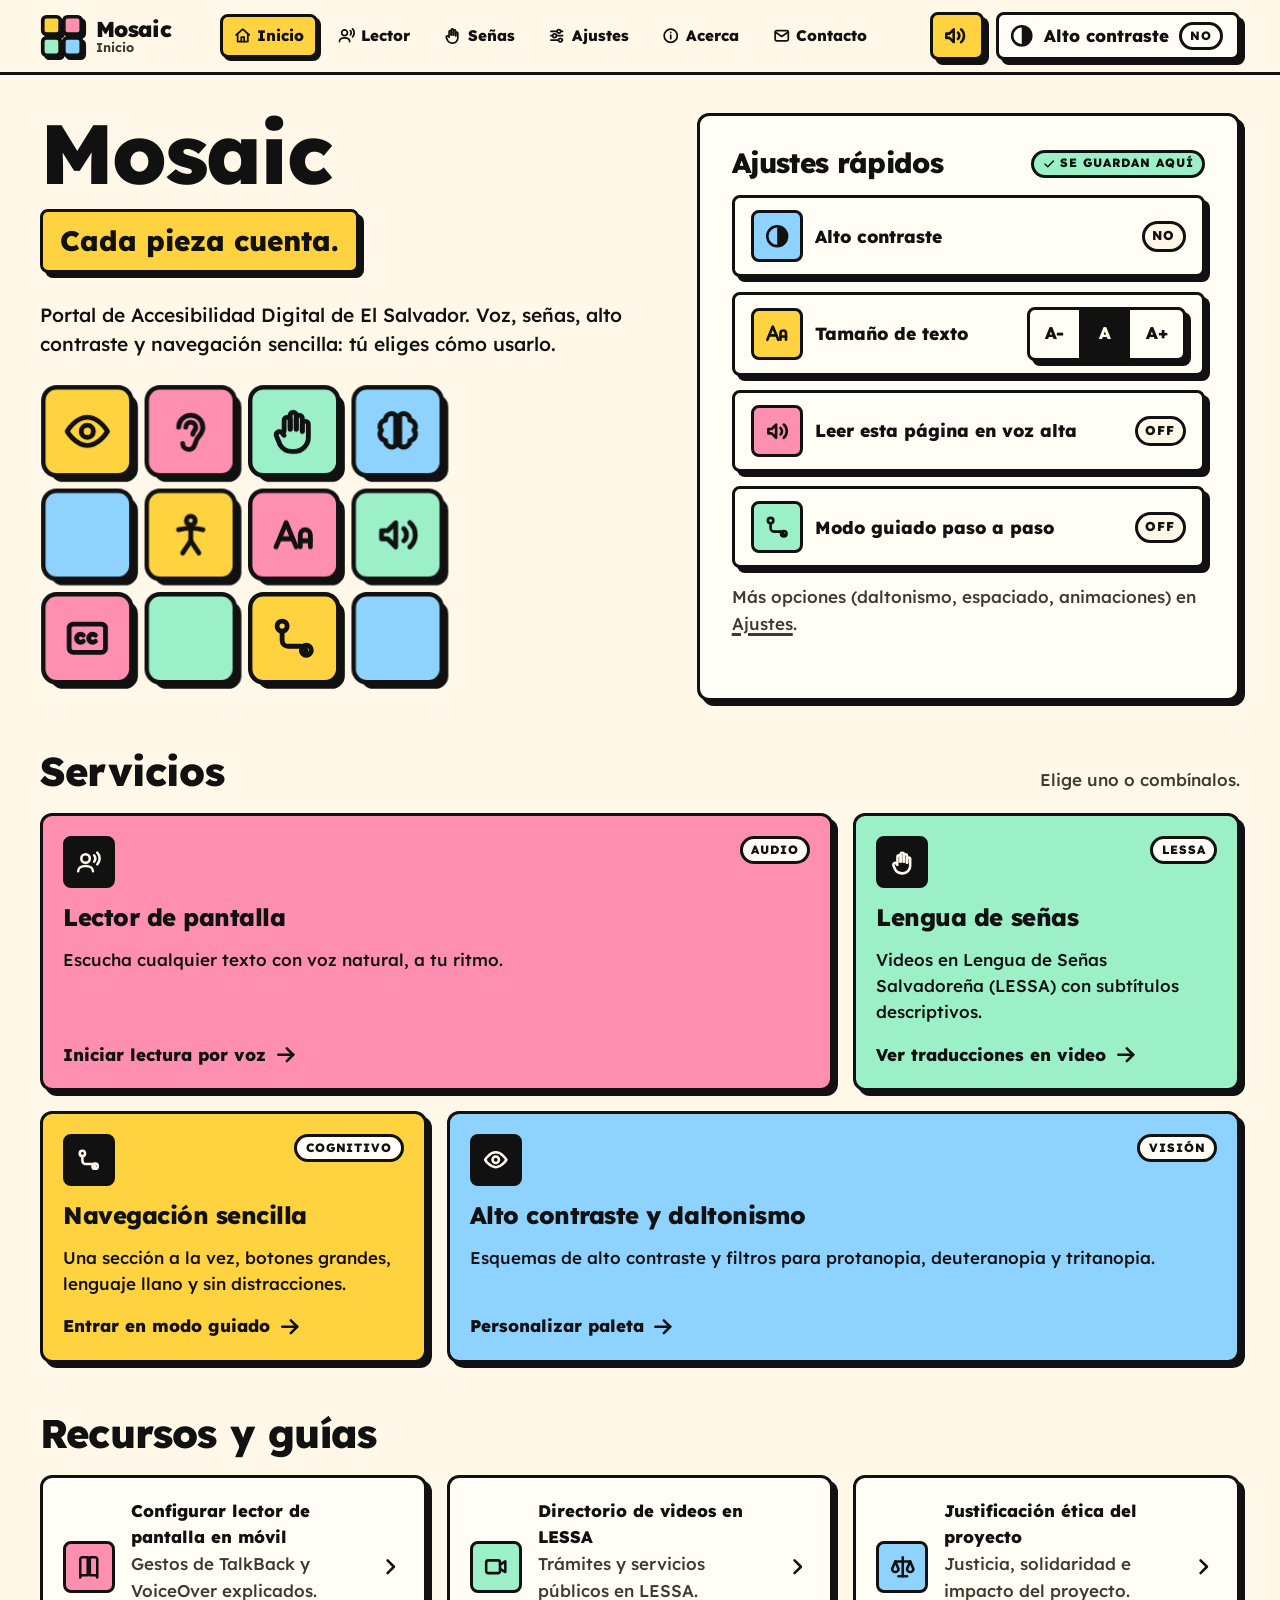
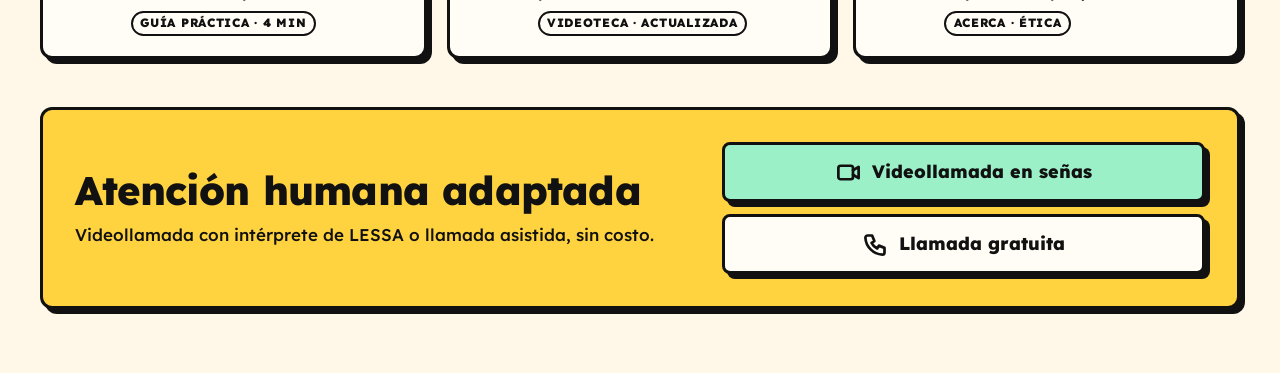
==== index.html @ e896f24d "El texto llega al lector: pantalla, enlace, portapapeles, dictado y cámara Una persona ciega no pued" ====
<!DOCTYPE html>
<html lang="es">
<head>
<meta charset="utf-8"/>
<meta name="viewport" content="width=device-width, initial-scale=1.0, viewport-fit=cover"/>
<title>Mosaic — Inicio</title>
<meta name="description" content="Mosaic, Portal de Accesibilidad Digital de El Salvador: lector de voz, videos en LESSA, alto contraste y navegación sencilla."/>
<link rel="icon" type="image/svg+xml" href="assets/favicon.svg"/>
<link rel="manifest" href="manifest.json"/>
<meta name="theme-color" content="#ffd23f"/>
<link rel="stylesheet" href="assets/site.css"/>
<script src="assets/site.js"></script>
</head>
<body>
<svg aria-hidden="true" focusable="false" style="position:absolute;width:0;height:0;overflow:hidden">
<defs>
<filter id="f-protanopia"><feColorMatrix type="matrix" values="0.567,0.433,0,0,0 0.558,0.442,0,0,0 0,0.242,0.758,0,0 0,0,0,1,0"/></filter>
<filter id="f-deuteranopia"><feColorMatrix type="matrix" values="0.625,0.375,0,0,0 0.7,0.3,0,0,0 0,0.3,0.7,0,0 0,0,0,1,0"/></filter>
<filter id="f-tritanopia"><feColorMatrix type="matrix" values="0.95,0.05,0,0,0 0,0.433,0.567,0,0 0,0.475,0.525,0,0 0,0,0,1,0"/></filter>
<symbol id="i-home" viewBox="0 0 24 24"><path d="M3 11l9-8 9 8"/><path d="M5 10v10h14V10"/><path d="M10 20v-6h4v6"/></symbol>
<symbol id="i-voice" viewBox="0 0 24 24"><circle cx="9" cy="8" r="4"/><path d="M2 20c0-3.3 3.1-5 7-5s7 1.7 7 5"/><path d="M17 5c1.6 1.6 1.6 4.4 0 6"/><path d="M20 2.5c3 3 3 8 0 11"/></symbol>
<symbol id="i-sign" viewBox="0 0 24 24"><path d="M7 12V6.5a1.5 1.5 0 013 0V11"/><path d="M10 11V4a1.5 1.5 0 013 0v7"/><path d="M13 11V5.5a1.5 1.5 0 013 0V12"/><path d="M16 12V8.5a1.5 1.5 0 013 0V15a7 7 0 01-7 7h-1a7 7 0 01-6-3.3L3.2 14.3A1.6 1.6 0 015.8 12.6L7 14"/></symbol>
<symbol id="i-settings" viewBox="0 0 24 24"><path d="M4 6h8"/><path d="M18 6h2"/><path d="M4 12h2"/><path d="M12 12h8"/><path d="M4 18h10"/><path d="M20 18h0"/><circle cx="15" cy="6" r="2.5"/><circle cx="9" cy="12" r="2.5"/><circle cx="17" cy="18" r="2.5"/></symbol>
<symbol id="i-info" viewBox="0 0 24 24"><circle cx="12" cy="12" r="9"/><path d="M12 11v5"/><path d="M12 7.5h.01"/></symbol>
<symbol id="i-mail" viewBox="0 0 24 24"><rect x="3" y="5" width="18" height="14" rx="2"/><path d="M3 7l9 6 9-6"/></symbol>
<symbol id="i-contrast" viewBox="0 0 24 24"><circle cx="12" cy="12" r="9"/><path d="M12 3a9 9 0 010 18z" fill="currentColor" stroke="none"/></symbol>
<symbol id="i-text" viewBox="0 0 24 24"><path d="M3 18L8 6l5 12"/><path d="M5 14h6"/><path d="M15 18v-6a2.5 2.5 0 015 0v6"/><path d="M15 15h5"/></symbol>
<symbol id="i-volume" viewBox="0 0 24 24"><path d="M4 10v4h3l4 4V6L7 10z"/><path d="M15 9a4 4 0 010 6"/><path d="M18 6a8 8 0 010 12"/></symbol>
<symbol id="i-arrow-right" viewBox="0 0 24 24"><path d="M5 12h14"/><path d="M13 6l6 6-6 6"/></symbol>
<symbol id="i-arrow-left" viewBox="0 0 24 24"><path d="M19 12H5"/><path d="M11 6l-6 6 6 6"/></symbol>
<symbol id="i-arrow-up" viewBox="0 0 24 24"><path d="M12 19V5"/><path d="M6 11l6-6 6 6"/></symbol>
<symbol id="i-video" viewBox="0 0 24 24"><rect x="3" y="6" width="13" height="12" rx="2"/><path d="M16 10l5-3v10l-5-3"/></symbol>
<symbol id="i-phone" viewBox="0 0 24 24"><path d="M5 4h4l2 5-2.5 1.5a11 11 0 005 5L15 13l5 2v4a2 2 0 01-2 2A16 16 0 013 6a2 2 0 012-2z"/></symbol>
<symbol id="i-check" viewBox="0 0 24 24"><path d="M5 12l5 5L20 7"/></symbol>
<symbol id="i-eye" viewBox="0 0 24 24"><path d="M2 12s4-7 10-7 10 7 10 7-4 7-10 7S2 12 2 12z"/><circle cx="12" cy="12" r="3"/></symbol>
<symbol id="i-ear" viewBox="0 0 24 24"><path d="M6 10a6 6 0 0112 0c0 3-2 4-3 6s-1 5-4 5a3 3 0 01-3-3"/><path d="M9.5 10a2.5 2.5 0 015 0c0 1.5-1.5 2-1.5 3.5"/></symbol>
<symbol id="i-brain" viewBox="0 0 24 24"><path d="M11 4a3 3 0 00-5 2.5 3 3 0 00-2 5 3 3 0 002 5 3 3 0 005 2.5V4z"/><path d="M13 4a3 3 0 015 2.5 3 3 0 012 5 3 3 0 01-2 5 3 3 0 01-5 2.5V4z"/></symbol>
<symbol id="i-touch" viewBox="0 0 24 24"><path d="M9 12V5a2 2 0 014 0v6"/><path d="M13 11a2 2 0 014 0v3"/><path d="M17 14a2 2 0 013 1v2a6 6 0 01-6 6h-2a6 6 0 01-5-2.7L4 15.5a1.6 1.6 0 012.5-2L9 16"/></symbol>
<symbol id="i-play" viewBox="0 0 24 24"><path d="M7 5l12 7-12 7z" fill="currentColor"/></symbol>
<symbol id="i-pause" viewBox="0 0 24 24"><path d="M8 5v14" stroke-width="4"/><path d="M16 5v14" stroke-width="4"/></symbol>
<symbol id="i-rewind" viewBox="0 0 24 24"><path d="M11 18a6 6 0 100-12H6"/><path d="M8.5 3.5L6 6l2.5 2.5"/></symbol>
<symbol id="i-forward" viewBox="0 0 24 24"><path d="M13 18a6 6 0 110-12h5"/><path d="M15.5 3.5L18 6l-2.5 2.5"/></symbol>
<symbol id="i-download" viewBox="0 0 24 24"><path d="M12 4v11"/><path d="M7 10l5 5 5-5"/><path d="M4 20h16"/></symbol>
<symbol id="i-repeat" viewBox="0 0 24 24"><path d="M4 12a8 8 0 0114-5.3L20 8"/><path d="M20 4v4h-4"/><path d="M20 12a8 8 0 01-14 5.3L4 16"/><path d="M4 20v-4h4"/></symbol>
<symbol id="i-paste" viewBox="0 0 24 24"><rect x="5" y="4" width="14" height="17" rx="2"/><path d="M9 4V3h6v1"/><path d="M9 11h6"/><path d="M9 15h4"/></symbol>
<symbol id="i-book" viewBox="0 0 24 24"><path d="M4 5a2 2 0 012-2h5v17H6a2 2 0 00-2 2z"/><path d="M20 5a2 2 0 00-2-2h-5v17h5a2 2 0 012 2z"/></symbol>
<symbol id="i-pinch" viewBox="0 0 24 24"><path d="M4 4l6 6"/><path d="M4 10V4h6"/><path d="M20 20l-6-6"/><path d="M20 14v6h-6"/></symbol>
<symbol id="i-cc" viewBox="0 0 24 24"><rect x="3" y="5" width="18" height="14" rx="2"/><path d="M10 10.5a2 2 0 100 3"/><path d="M16 10.5a2 2 0 100 3"/></symbol>
<symbol id="i-cc-off" viewBox="0 0 24 24"><rect x="3" y="5" width="18" height="14" rx="2"/><path d="M4 4l16 16"/></symbol>
<symbol id="i-speed" viewBox="0 0 24 24"><path d="M4 16a8 8 0 0116 0"/><path d="M12 16l4-5"/><circle cx="12" cy="16" r="1.5"/></symbol>
<symbol id="i-fullscreen" viewBox="0 0 24 24"><path d="M4 9V4h5"/><path d="M20 9V4h-5"/><path d="M4 15v5h5"/><path d="M20 15v5h-5"/></symbol>
<symbol id="i-subtitles" viewBox="0 0 24 24"><rect x="3" y="5" width="18" height="14" rx="2"/><path d="M7 14h6"/><path d="M15 14h2"/><path d="M7 10h2"/><path d="M11 10h6"/></symbol>
<symbol id="i-shield" viewBox="0 0 24 24"><path d="M12 3l8 3v6c0 5-3.5 8-8 9-4.5-1-8-4-8-9V6z"/><path d="M9 12l2 2 4-4"/></symbol>
<symbol id="i-pin" viewBox="0 0 24 24"><path d="M12 21s-7-6-7-11a7 7 0 0114 0c0 5-7 11-7 11z"/><circle cx="12" cy="10" r="2.5"/></symbol>
<symbol id="i-send" viewBox="0 0 24 24"><path d="M21 3L10 14"/><path d="M21 3l-7 18-4-7-7-4z"/></symbol>
<symbol id="i-close" viewBox="0 0 24 24"><path d="M6 6l12 12"/><path d="M18 6L6 18"/></symbol>
<symbol id="i-chevron-down" viewBox="0 0 24 24"><path d="M6 9l6 6 6-6"/></symbol>
<symbol id="i-chevron-right" viewBox="0 0 24 24"><path d="M9 6l6 6-6 6"/></symbol>
<symbol id="i-route" viewBox="0 0 24 24"><circle cx="6" cy="6" r="2.5"/><circle cx="18" cy="18" r="2.5"/><path d="M6 8.5V13a3 3 0 003 3h6a3 3 0 013 3"/></symbol>
<symbol id="i-motion-off" viewBox="0 0 24 24"><circle cx="12" cy="12" r="8"/><path d="M4 4l16 16"/></symbol>
<symbol id="i-spacing" viewBox="0 0 24 24"><path d="M4 6h9"/><path d="M4 12h9"/><path d="M4 18h9"/><path d="M19 5v14"/><path d="M16.5 7.5L19 5l2.5 2.5"/><path d="M16.5 16.5L19 19l2.5-2.5"/></symbol>
<symbol id="i-palette" viewBox="0 0 24 24"><path d="M12 3a9 9 0 000 18c1.5 0 2-1 2-2s-.5-2 1-2h2a4 4 0 004-4 9 9 0 00-9-10z"/><circle cx="7.5" cy="10" r="1"/><circle cx="10.5" cy="6.5" r="1"/><circle cx="15" cy="6.5" r="1"/></symbol>
<symbol id="i-headset" viewBox="0 0 24 24"><path d="M4 14v-2a8 8 0 0116 0v2"/><rect x="3" y="13" width="4" height="6" rx="1.5"/><rect x="17" y="13" width="4" height="6" rx="1.5"/><path d="M19 19v1a2 2 0 01-2 2h-3"/></symbol>
<symbol id="i-help" viewBox="0 0 24 24"><circle cx="12" cy="12" r="9"/><path d="M9.5 9.5a2.5 2.5 0 015 0c0 1.5-2.5 2-2.5 3.5"/><path d="M12 17h.01"/></symbol>
<symbol id="i-heart" viewBox="0 0 24 24"><path d="M12 20s-7-4.5-7-9.5A3.5 3.5 0 0112 8a3.5 3.5 0 017 2.5c0 5-7 9.5-7 9.5z"/></symbol>
<symbol id="i-balance" viewBox="0 0 24 24"><path d="M12 3v18"/><path d="M5 7h14"/><path d="M5 7l-3 7a3 3 0 006 0z"/><path d="M19 7l-3 7a3 3 0 006 0z"/><path d="M8 21h8"/></symbol>
<symbol id="i-groups" viewBox="0 0 24 24"><circle cx="8" cy="8" r="3"/><circle cx="16" cy="8" r="3"/><path d="M2 20c0-3 3-5 6-5s6 2 6 5"/><path d="M14 15c3 0 6 2 6 5"/></symbol>
<symbol id="i-alert" viewBox="0 0 24 24"><path d="M12 3l10 18H2z"/><path d="M12 10v4"/><path d="M12 18h.01"/></symbol>
<symbol id="i-flag" viewBox="0 0 24 24"><path d="M5 21V4"/><path d="M5 4h12l-2 4 2 4H5"/></symbol>
<symbol id="i-device" viewBox="0 0 24 24"><rect x="7" y="2" width="10" height="20" rx="2"/><path d="M11 18h2"/></symbol>
<symbol id="i-gesture" viewBox="0 0 24 24"><path d="M8 4v9"/><path d="M14 6v7"/><path d="M6 13c0 4 3 7 6 7s6-3 6-7"/></symbol>
<symbol id="i-wave" viewBox="0 0 24 24"><path d="M4 10v4"/><path d="M8 6v12"/><path d="M12 3v18"/><path d="M16 7v10"/><path d="M20 10v4"/></symbol>
<symbol id="i-apps" viewBox="0 0 24 24"><rect x="4" y="4" width="6" height="6" rx="1.5"/><rect x="14" y="4" width="6" height="6" rx="1.5"/><rect x="4" y="14" width="6" height="6" rx="1.5"/><rect x="14" y="14" width="6" height="6" rx="1.5"/></symbol>
<symbol id="i-clock" viewBox="0 0 24 24"><circle cx="12" cy="12" r="9"/><path d="M12 7v5l3 2"/></symbol>
<symbol id="i-figure" viewBox="0 0 24 24"><circle cx="12" cy="5" r="2.2"/><path d="M6 9.5c4-1 8-1 12 0"/><path d="M12 9.5V15"/><path d="M12 15l-4 6"/><path d="M12 15l4 6"/></symbol>
</defs>
</svg>
<a class="skip" href="#main-content">Saltar al contenido principal</a>
<div aria-live="polite" class="sr-only" id="a11y-announcer" role="status"></div>
<header class="topbar">
<div class="shell topbar__in">
<a class="brand" href="index.html" aria-label="Mosaic, volver al inicio">
<svg class="brand__mark" viewBox="0 0 48 48" aria-hidden="true" focusable="false"><g stroke="var(--ink)" stroke-width="4" stroke-linejoin="round"><rect x="3" y="3" width="19" height="19" rx="4" fill="var(--yellow)"/><rect x="26" y="3" width="19" height="19" rx="4" fill="var(--pink)"/><rect x="3" y="26" width="19" height="19" rx="4" fill="var(--mint)"/><rect x="26" y="26" width="19" height="19" rx="4" fill="var(--sky)"/></g></svg>
<span class="brand__text"><span class="brand__name">Mosaic</span><span class="brand__page">Inicio</span></span>
</a>
<nav class="topnav" aria-label="Secciones del portal">
<a href="index.html" aria-current="page"><svg class="ic ic--sm" aria-hidden="true"><use href="#i-home"/></svg><span>Inicio</span></a>
<a href="lector.html"><svg class="ic ic--sm" aria-hidden="true"><use href="#i-voice"/></svg><span>Lector</span></a>
<a href="senas.html"><svg class="ic ic--sm" aria-hidden="true"><use href="#i-sign"/></svg><span>Señas</span></a>
<a href="ajustes.html"><svg class="ic ic--sm" aria-hidden="true"><use href="#i-settings"/></svg><span>Ajustes</span></a>
<a href="acerca.html"><svg class="ic ic--sm" aria-hidden="true"><use href="#i-info"/></svg><span>Acerca</span></a>
<a href="contacto.html"><svg class="ic ic--sm" aria-hidden="true"><use href="#i-mail"/></svg><span>Contacto</span></a>
</nav>
<div class="topbar__actions">
<button class="contrast-switch read-screen" type="button" data-action="read-screen" aria-label="Leer esta pantalla en voz alta" title="Leer esta pantalla (Alt+Mayús+L, o dos dedos hacia abajo)">
<svg class="ic" aria-hidden="true"><use href="#i-volume"/></svg><span class="contrast-switch__label">Leer pantalla</span>
</button>
<button class="contrast-switch" type="button" data-action="toggle-contrast" aria-pressed="false" aria-label="Alto contraste">
<svg class="ic" aria-hidden="true"><use href="#i-contrast"/></svg><span class="contrast-switch__label">Alto contraste</span><span class="tag contrast-switch__state" aria-hidden="true">No</span>
</button>
</div>
</div>
</header>
<main class="shell stack" id="main-content">
<div class="guide-bar piece piece--yellow piece--tight" id="guide-bar" role="region" aria-label="Modo guiado paso a paso">
<div class="guide-bar__in">
<div class="guide-bar__step"><span data-guide-title>Sección</span><span class="tag" data-guide-count>Paso 1 de 1</span></div>
<div class="guide-bar__nav">
<button class="btn btn--flat" type="button" data-guide-prev><svg class="ic ic--sm" aria-hidden="true"><use href="#i-arrow-left"/></svg><span>Anterior</span></button>
<button class="btn btn--ink" type="button" data-guide-next><span>Siguiente</span><svg class="ic ic--sm" aria-hidden="true"><use href="#i-arrow-right"/></svg></button>
<button class="btn btn--flat" type="button" data-guide-exit><svg class="ic ic--sm" aria-hidden="true"><use href="#i-close"/></svg><span>Salir</span></button>
</div>
</div>
</div>
<section class="hero" data-step aria-labelledby="welcome-heading">
<div class="hero__title">
<h1 id="welcome-heading">Mosaic</h1>
<p class="hero__slogan">Cada pieza cuenta.</p>
<p class="lead measure" data-easy="Este portal se adapta a ti. Elige voz, señas, contraste o modo fácil.">Portal de Accesibilidad Digital de El Salvador. Voz, señas, alto contraste y navegación sencilla: tú eliges cómo usarlo.</p>
<svg class="hero__art" viewBox="-3 -3 378 288" role="img" aria-label="Mosaico de doce teselas de colores; cuatro llevan pictogramas de ojo, oído, mano y cerebro, y una la figura universal de accesibilidad"><g class="tile"><rect x="6" y="6" width="80" height="80" rx="12" fill="var(--ink)"/><rect x="0" y="0" width="80" height="80" rx="12" fill="var(--yellow)" stroke="var(--ink)" stroke-width="4"/><use href="#i-eye" x="18" y="18" width="44" height="44" fill="none" stroke="var(--ink)" stroke-width="2.4" stroke-linecap="round" stroke-linejoin="round"/></g><g class="tile"><rect x="100" y="6" width="80" height="80" rx="12" fill="var(--ink)"/><rect x="94" y="0" width="80" height="80" rx="12" fill="var(--pink)" stroke="var(--ink)" stroke-width="4"/><use href="#i-ear" x="112" y="18" width="44" height="44" fill="none" stroke="var(--ink)" stroke-width="2.4" stroke-linecap="round" stroke-linejoin="round"/></g><g class="tile"><rect x="194" y="6" width="80" height="80" rx="12" fill="var(--ink)"/><rect x="188" y="0" width="80" height="80" rx="12" fill="var(--mint)" stroke="var(--ink)" stroke-width="4"/><use href="#i-sign" x="206" y="18" width="44" height="44" fill="none" stroke="var(--ink)" stroke-width="2.4" stroke-linecap="round" stroke-linejoin="round"/></g><g class="tile"><rect x="288" y="6" width="80" height="80" rx="12" fill="var(--ink)"/><rect x="282" y="0" width="80" height="80" rx="12" fill="var(--sky)" stroke="var(--ink)" stroke-width="4"/><use href="#i-brain" x="300" y="18" width="44" height="44" fill="none" stroke="var(--ink)" stroke-width="2.4" stroke-linecap="round" stroke-linejoin="round"/></g><g class="tile"><rect x="6" y="100" width="80" height="80" rx="12" fill="var(--ink)"/><rect x="0" y="94" width="80" height="80" rx="12" fill="var(--sky)" stroke="var(--ink)" stroke-width="4"/></g><g class="tile"><rect x="100" y="100" width="80" height="80" rx="12" fill="var(--ink)"/><rect x="94" y="94" width="80" height="80" rx="12" fill="var(--yellow)" stroke="var(--ink)" stroke-width="4"/><use href="#i-figure" x="112" y="112" width="44" height="44" fill="none" stroke="var(--ink)" stroke-width="2.4" stroke-linecap="round" stroke-linejoin="round"/></g><g class="tile"><rect x="194" y="100" width="80" height="80" rx="12" fill="var(--ink)"/><rect x="188" y="94" width="80" height="80" rx="12" fill="var(--pink)" stroke="var(--ink)" stroke-width="4"/><use href="#i-text" x="206" y="112" width="44" height="44" fill="none" stroke="var(--ink)" stroke-width="2.4" stroke-linecap="round" stroke-linejoin="round"/></g><g class="tile"><rect x="288" y="100" width="80" height="80" rx="12" fill="var(--ink)"/><rect x="282" y="94" width="80" height="80" rx="12" fill="var(--mint)" stroke="var(--ink)" stroke-width="4"/><use href="#i-volume" x="300" y="112" width="44" height="44" fill="none" stroke="var(--ink)" stroke-width="2.4" stroke-linecap="round" stroke-linejoin="round"/></g><g class="tile"><rect x="6" y="194" width="80" height="80" rx="12" fill="var(--ink)"/><rect x="0" y="188" width="80" height="80" rx="12" fill="var(--pink)" stroke="var(--ink)" stroke-width="4"/><use href="#i-cc" x="18" y="206" width="44" height="44" fill="none" stroke="var(--ink)" stroke-width="2.4" stroke-linecap="round" stroke-linejoin="round"/></g><g class="tile"><rect x="100" y="194" width="80" height="80" rx="12" fill="var(--ink)"/><rect x="94" y="188" width="80" height="80" rx="12" fill="var(--mint)" stroke="var(--ink)" stroke-width="4"/></g><g class="tile"><rect x="194" y="194" width="80" height="80" rx="12" fill="var(--ink)"/><rect x="188" y="188" width="80" height="80" rx="12" fill="var(--yellow)" stroke="var(--ink)" stroke-width="4"/><use href="#i-route" x="206" y="206" width="44" height="44" fill="none" stroke="var(--ink)" stroke-width="2.4" stroke-linecap="round" stroke-linejoin="round"/></g><g class="tile"><rect x="288" y="194" width="80" height="80" rx="12" fill="var(--ink)"/><rect x="282" y="188" width="80" height="80" rx="12" fill="var(--sky)" stroke="var(--ink)" stroke-width="4"/></g></svg>
</div>
<div class="piece piece--lg console" role="group" aria-labelledby="quick-heading">
<div class="console__head">
<h2 id="quick-heading">Ajustes rápidos</h2>
<span class="tag tag--mint"><svg class="ic ic--sm" aria-hidden="true"><use href="#i-check"/></svg>Se guardan aquí</span>
</div>
<div class="console__keys">
<button class="key" id="btn-high-contrast" type="button" aria-pressed="false">
<span class="key__lead"><span class="ibox ibox--sky" aria-hidden="true"><svg class="ic" aria-hidden="true"><use href="#i-contrast"/></svg></span><span>Alto contraste</span></span>
<span class="key__state" id="contrast-status">No</span>
</button>
<div class="key key--static">
<span class="key__lead"><span class="ibox ibox--yellow" aria-hidden="true"><svg class="ic" aria-hidden="true"><use href="#i-text"/></svg></span><span id="font-quick-label">Tamaño de texto</span></span>
<div class="seg" role="group" aria-labelledby="font-quick-label">
<button type="button" data-font-quick="sm" aria-label="Texto pequeño">A-</button>
<button type="button" data-font-quick="md" aria-label="Texto normal" aria-current="true">A</button>
<button type="button" data-font-quick="lg" aria-label="Texto grande">A+</button>
</div>
</div>
<button class="key" id="btn-voice-reader" type="button" aria-pressed="false">
<span class="key__lead"><span class="ibox ibox--pink" aria-hidden="true"><svg class="ic" aria-hidden="true"><use href="#i-volume"/></svg></span><span>Leer esta página en voz alta</span></span>
<span class="key__state" id="voice-status">Off</span>
</button>
<button class="key" id="btn-guided-quick" type="button" aria-pressed="false">
<span class="key__lead"><span class="ibox ibox--mint" aria-hidden="true"><svg class="ic" aria-hidden="true"><use href="#i-route"/></svg></span><span>Modo guiado paso a paso</span></span>
<span class="key__state" id="guided-status">Off</span>
</button>
</div>
<p class="muted">Más opciones (daltonismo, espaciado, animaciones) en <a href="ajustes.html">Ajustes</a>.</p>
</div>
</section>

<section id="servicios" data-step aria-labelledby="main-services-heading">
<div class="section-head">
<h2 id="main-services-heading">Servicios</h2>
<p>Elige uno o combínalos.</p>
</div>
<div class="services">
<a class="svc piece piece--pink" href="lector.html">
<div class="svc__top"><span class="ibox ibox--ink" aria-hidden="true"><svg class="ic" aria-hidden="true"><use href="#i-voice"/></svg></span><span class="tag">Audio</span></div>
<h3>Lector de pantalla</h3>
<p data-easy="Escucha el texto en voz alta.">Escucha cualquier texto con voz natural, a tu ritmo.</p>
<span class="svc__cta">Iniciar lectura por voz <svg class="ic" aria-hidden="true"><use href="#i-arrow-right"/></svg></span>
</a>
<a class="svc piece piece--mint" href="senas.html">
<div class="svc__top"><span class="ibox ibox--ink" aria-hidden="true"><svg class="ic" aria-hidden="true"><use href="#i-sign"/></svg></span><span class="tag">LESSA</span></div>
<h3>Lengua de señas</h3>
<p data-easy="Videos en lengua de señas.">Videos en Lengua de Señas Salvadoreña (LESSA) con subtítulos descriptivos.</p>
<span class="svc__cta">Ver traducciones en video <svg class="ic" aria-hidden="true"><use href="#i-arrow-right"/></svg></span>
</a>
<a class="svc piece piece--yellow" href="ajustes.html#nav-settings-title">
<div class="svc__top"><span class="ibox ibox--ink" aria-hidden="true"><svg class="ic" aria-hidden="true"><use href="#i-route"/></svg></span><span class="tag">Cognitivo</span></div>
<h3>Navegación sencilla</h3>
<p data-easy="Una cosa a la vez.">Una sección a la vez, botones grandes, lenguaje llano y sin distracciones.</p>
<span class="svc__cta">Entrar en modo guiado <svg class="ic" aria-hidden="true"><use href="#i-arrow-right"/></svg></span>
</a>
<a class="svc piece piece--sky" href="ajustes.html#vision-settings-title">
<div class="svc__top"><span class="ibox ibox--ink" aria-hidden="true"><svg class="ic" aria-hidden="true"><use href="#i-eye"/></svg></span><span class="tag">Visión</span></div>
<h3>Alto contraste y daltonismo</h3>
<p data-easy="Colores fáciles de ver.">Esquemas de alto contraste y filtros para protanopia, deuteranopia y tritanopia.</p>
<span class="svc__cta">Personalizar paleta <svg class="ic" aria-hidden="true"><use href="#i-arrow-right"/></svg></span>
</a>
</div>
</section>

<section data-step aria-labelledby="resources-heading">
<div class="section-head">
<h2 id="resources-heading">Recursos y guías</h2>
</div>
<div class="grid grid--3">
<a class="res piece" href="lector.html#guia-lectores">
<span class="ibox ibox--pink" aria-hidden="true"><svg class="ic" aria-hidden="true"><use href="#i-book"/></svg></span>
<span class="res__body">
<span class="res__title">Configurar lector de pantalla en móvil</span>
<span class="muted" data-easy="Cómo usar la voz en tu teléfono.">Gestos de TalkBack y VoiceOver explicados.</span>
<span class="res__meta">Guía práctica · 4 min</span>
</span>
<svg class="ic" aria-hidden="true"><use href="#i-chevron-right"/></svg>
</a>
<a class="res piece" href="senas.html#thematic-heading">
<span class="ibox ibox--mint" aria-hidden="true"><svg class="ic" aria-hidden="true"><use href="#i-video"/></svg></span>
<span class="res__body">
<span class="res__title">Directorio de videos en LESSA</span>
<span class="muted" data-easy="Videos de trámites en señas.">Trámites y servicios públicos en LESSA.</span>
<span class="res__meta">Videoteca · actualizada</span>
</span>
<svg class="ic" aria-hidden="true"><use href="#i-chevron-right"/></svg>
</a>
<a class="res piece" href="acerca.html#ethics-heading">
<span class="ibox ibox--sky" aria-hidden="true"><svg class="ic" aria-hidden="true"><use href="#i-balance"/></svg></span>
<span class="res__body">
<span class="res__title">Justificación ética del proyecto</span>
<span class="muted" data-easy="Por qué hacemos este portal.">Justicia, solidaridad e impacto del proyecto.</span>
<span class="res__meta">Acerca · Ética</span>
</span>
<svg class="ic" aria-hidden="true"><use href="#i-chevron-right"/></svg>
</a>
</div>
</section>

<section class="piece piece--lg piece--yellow help-band" data-step aria-labelledby="help-heading">
<div>
<h2 id="help-heading">Atención humana adaptada</h2>
<p class="measure" style="margin-top:.6rem" data-easy="Habla con una persona. Es gratis.">Videollamada con intérprete de LESSA o llamada asistida, sin costo.</p>
</div>
<div class="help-band__actions">
<a class="btn btn--mint btn--lg" href="ajustes.html#help-channels-title"><svg class="ic" aria-hidden="true"><use href="#i-video"/></svg><span>Videollamada en señas</span></a>
<a class="btn btn--lg" href="tel:900000111"><svg class="ic" aria-hidden="true"><use href="#i-phone"/></svg><span>Llamada gratuita</span></a>
</div>
</section>
</main>
<script>
  // Tecla "Leer esta página en voz alta": lee los títulos y párrafos de la página con la voz del sistema.
  (function () {
    var btn = document.getElementById('btn-voice-reader');
    var status = document.getElementById('voice-status');
    var announcer = document.getElementById('a11y-announcer');
    var guidedBtn = document.getElementById('btn-guided-quick');
    var guidedStatus = document.getElementById('guided-status');
    if (!btn) return;
    var supports = 'speechSynthesis' in window;
    var speaking = false;

    function setUI(on) {
      speaking = on;
      btn.setAttribute('aria-pressed', on ? 'true' : 'false');
      status.textContent = on ? 'On' : 'Off';
    }
    function pageText() {
      var nodes = document.querySelectorAll('main h1, main h2, main h3, main p.lead, main .svc p, main .help-band p');
      return Array.prototype.map.call(nodes, function (n) { return n.textContent.trim(); }).filter(Boolean).join('. ');
    }
    btn.addEventListener('click', function () {
      if (!supports) {
        if (announcer) announcer.textContent = 'Tu navegador no soporta síntesis de voz. Abre la sección Lector para más opciones.';
        return;
      }
      if (speaking) {
        window.speechSynthesis.cancel();
        setUI(false);
        if (announcer) announcer.textContent = 'Lectura detenida.';
        return;
      }
      var u = new SpeechSynthesisUtterance(pageText());
      u.lang = 'es-ES';
      var voices = window.speechSynthesis.getVoices();
      var v = voices.find(function (x) { return /es/i.test(x.lang); });
      if (v) u.voice = v;
      u.onend = function () { setUI(false); };
      u.onerror = function () { setUI(false); };
      window.speechSynthesis.cancel();
      window.speechSynthesis.speak(u);
      setUI(true);
    });
    window.addEventListener('beforeunload', function () { if (supports) window.speechSynthesis.cancel(); });

    // Tecla rápida de modo guiado: refleja y cambia el mismo ajuste que Ajustes.
    function syncGuided() {
      var on = document.documentElement.getAttribute('data-guided-mode') === 'true';
      guidedBtn.setAttribute('aria-pressed', on ? 'true' : 'false');
      guidedStatus.textContent = on ? 'On' : 'Off';
    }
    if (guidedBtn) {
      guidedBtn.addEventListener('click', function () {
        var on = document.documentElement.getAttribute('data-guided-mode') === 'true';
        window.PortalA11y.setBool('guidedMode', !on, 'Modo guiado paso a paso');
        syncGuided();
      });
      new MutationObserver(syncGuided).observe(document.documentElement, { attributes: true, attributeFilter: ['data-guided-mode'] });
      syncGuided();
    }
  })();
</script>
<nav class="tabbar" aria-label="Navegación principal">
<div class="tabbar__in">
<a href="index.html" aria-current="page"><svg class="ic" aria-hidden="true"><use href="#i-home"/></svg><span>Inicio</span></a>
<a href="lector.html"><svg class="ic" aria-hidden="true"><use href="#i-voice"/></svg><span>Lector</span></a>
<a href="senas.html"><svg class="ic" aria-hidden="true"><use href="#i-sign"/></svg><span>Señas</span></a>
<a href="ajustes.html"><svg class="ic" aria-hidden="true"><use href="#i-settings"/></svg><span>Ajustes</span></a>
<a href="acerca.html"><svg class="ic" aria-hidden="true"><use href="#i-info"/></svg><span>Acerca</span></a>
<a href="contacto.html"><svg class="ic" aria-hidden="true"><use href="#i-mail"/></svg><span>Contacto</span></a>
</div>
</nav>
</body>
</html>
---- assets/site.css ----
/* ============================================================
   Mosaic — Portal de Accesibilidad Digital
   Hoja de estilos única (sin CDN). Estilo: neo-brutalismo.
   Piezas con borde negro grueso, sombra dura desplazada,
   pigmentos planos sobre crema. Todo escala con rem para que
   el ajuste de tamaño de letra funcione en toda la interfaz.
   ============================================================ */

@font-face {
  font-family: "Lexend";
  font-style: normal;
  font-weight: 400 900;
  font-display: swap;
  src: url("fonts/Lexend-latin.woff2") format("woff2");
}

:root {
  --paper: #fff8e8;
  --card: #fffdf6;
  --ink: #111111;
  --ink-2: #3f3a30;
  --yellow: #ffd23f;
  --pink: #ff8fb1;
  --mint: #9bf0c8;
  --sky: #8ed3ff;
  --line: 3px;
  --shadow: 5px 5px 0 var(--ink);
  --shadow-lg: 8px 8px 0 var(--ink);
  --radius: 12px;
  --radius-sm: 8px;
  --focus: var(--sky);
  --font: "Lexend", "Segoe UI", "Helvetica Neue", Arial, sans-serif;
  --gutter: clamp(1rem, 4vw, 2.5rem);
  --wall: 1200px;
  --ease-out: cubic-bezier(.16, 1, .3, 1);
  --lift: transform 180ms var(--ease-out), box-shadow 180ms var(--ease-out);
}

/* --------------------------- Escala de texto --------------------------- */
html { font-size: 100%; }
html[data-font-scale="sm"] { font-size: 87.5%; }
html[data-font-scale="lg"] { font-size: 118%; }
html[data-font-scale="xxl"] { font-size: 140%; }

/* ------------------------------- Base ---------------------------------- */
*, *::before, *::after { box-sizing: border-box; }
html { -webkit-text-size-adjust: 100%; scroll-behavior: smooth; }
body {
  margin: 0;
  min-height: 100dvh;
  background: var(--paper);
  color: var(--ink);
  font-family: var(--font);
  font-size: 1.0625rem;
  line-height: 1.55;
  font-weight: 500;
  overflow-x: hidden;
  padding-bottom: 5.5rem; /* espacio para la barra inferior en móvil */
}
@media (min-width: 900px) { body { padding-bottom: 0; } }

::selection { background: var(--yellow); color: var(--ink); }
:focus-visible { outline: 3px solid var(--focus); outline-offset: 3px; border-radius: 4px; }
html { scrollbar-color: var(--ink) var(--paper); }
::-webkit-scrollbar { width: 14px; }
::-webkit-scrollbar-track { background: var(--paper); border-left: var(--line) solid var(--ink); }
::-webkit-scrollbar-thumb { background: var(--ink); border: 3px solid var(--paper); border-radius: 8px; }

h1, h2, h3, h4 { margin: 0; line-height: 1.1; letter-spacing: -0.02em; text-wrap: balance; }
h1 { font-size: clamp(2.75rem, 7vw, 5.25rem); font-weight: 800; }
h2 { font-size: clamp(1.75rem, 3.2vw, 2.5rem); font-weight: 800; }
h3 { font-size: 1.375rem; font-weight: 800; }
h4 { font-size: 1.125rem; font-weight: 700; }
p { margin: 0; }
p + p { margin-top: 0.75rem; }
a { color: inherit; text-decoration-thickness: 3px; text-underline-offset: 3px; }
strong { font-weight: 800; }
ul { margin: 0; padding-left: 1.4rem; }
li + li { margin-top: 0.35rem; }
img, svg { max-width: 100%; display: block; }
button { font: inherit; color: inherit; }
.muted { color: var(--ink-2); }
.measure { max-width: 68ch; }
.sr-only {
  position: absolute; width: 1px; height: 1px; padding: 0; margin: -1px;
  overflow: hidden; clip: rect(0, 0, 0, 0); white-space: nowrap; border: 0;
}

/* ----------------------------- Iconos ---------------------------------- */
.ic { width: 1.5em; height: 1.5em; flex: none; fill: none; stroke: currentColor; stroke-width: 2.4; stroke-linecap: round; stroke-linejoin: round; }
.ic--sm { width: 1.15em; height: 1.15em; }
.ibox {
  display: inline-flex; align-items: center; justify-content: center;
  width: 3.25rem; height: 3.25rem; flex: none;
  border: var(--line) solid var(--ink); border-radius: var(--radius-sm);
  background: var(--card);
}
.ibox--yellow { background: var(--yellow); }
.ibox--pink { background: var(--pink); }
.ibox--mint { background: var(--mint); }
.ibox--sky { background: var(--sky); }
.ibox--ink { background: var(--ink); color: var(--paper); }

/* ------------------------------ Piezas --------------------------------- */
.piece {
  background: var(--card);
  border: var(--line) solid var(--ink);
  border-radius: var(--radius);
  box-shadow: var(--shadow);
  padding: 1.25rem;
}
.piece--yellow { background: var(--yellow); }
.piece--pink { background: var(--pink); }
.piece--mint { background: var(--mint); }
.piece--sky { background: var(--sky); }
.piece--ink { background: var(--ink); color: var(--paper); }
.piece--flat { box-shadow: none; }
.piece--lg { padding: clamp(1.25rem, 3vw, 2rem); }
.piece--tight { padding: 0.875rem 1rem; }

.tag {
  display: inline-flex; align-items: center; gap: 0.35em;
  padding: 0.2em 0.7em;
  border: var(--line) solid var(--ink); border-radius: 999px;
  background: var(--card);
  font-size: 0.75rem; font-weight: 800; letter-spacing: 0.08em; text-transform: uppercase;
  line-height: 1.4; white-space: nowrap;
}
.tag--yellow { background: var(--yellow); }
.tag--pink { background: var(--pink); }
.tag--mint { background: var(--mint); }
.tag--sky { background: var(--sky); }
.tag--ink { background: var(--ink); color: var(--paper); }
.tag--proper { text-transform: none; letter-spacing: 0; font-size: 0.85rem; }
.tag--demo { background: var(--ink); color: var(--paper); }

/* ------------------------------ Botones -------------------------------- */
.btn {
  display: inline-flex; align-items: center; justify-content: center; gap: 0.55em;
  min-height: 3rem; padding: 0.6em 1.15em;
  border: var(--line) solid var(--ink); border-radius: var(--radius-sm);
  background: var(--card); color: var(--ink);
  font-weight: 800; line-height: 1.2; text-decoration: none; cursor: pointer;
  box-shadow: var(--shadow);
  transition: var(--lift);
  text-align: center;
}
.btn:hover { transform: translate(-2px, -2px); box-shadow: 7px 7px 0 var(--ink); }
.btn:active, .btn.is-pressed { transform: translate(5px, 5px); box-shadow: 0 0 0 var(--ink); transition-duration: 0ms; }
.btn--yellow { background: var(--yellow); }
.btn--pink { background: var(--pink); }
.btn--mint { background: var(--mint); }
.btn--sky { background: var(--sky); }
.btn--ink { background: var(--ink); color: var(--paper); }
.btn--ink .ic { stroke: currentColor; }
.btn--flat { box-shadow: none; }
.btn--flat:hover { transform: none; box-shadow: none; background: var(--yellow); }
.btn--flat:active { transform: translate(2px, 2px); transition-duration: 0ms; }
.btn--block { width: 100%; }
.btn--lg { min-height: 3.75rem; font-size: 1.125rem; padding: 0.7em 1.4em; }
.btn--sq { width: 3rem; height: 3rem; min-height: 0; padding: 0; }
.btn--sq.btn--lg { width: 4.25rem; height: 4.25rem; }
.btn[aria-pressed="true"], .btn[aria-checked="true"], .btn[aria-current="true"], .btn.is-on {
  background: var(--ink); color: var(--paper);
}
.btn[disabled] { opacity: 0.55; cursor: not-allowed; box-shadow: none; transform: none; }

/* Grupo de botones pegados (A- / A / A+, velocidades) */
.seg { display: inline-flex; flex-wrap: wrap; border: var(--line) solid var(--ink); border-radius: var(--radius-sm); overflow: hidden; box-shadow: var(--shadow); background: var(--card); }
.seg > button {
  min-width: 3rem; min-height: 3rem; padding: 0.4em 0.9em;
  border: 0; border-right: var(--line) solid var(--ink); background: transparent; color: var(--ink);
  font-weight: 800; cursor: pointer;
}
.seg > button:last-child { border-right: 0; }
.seg--full { display: flex; width: 100%; }
.seg--full > button { flex: 1 1 auto; }
.seg > button:hover { background: var(--yellow); }
.seg > button[aria-current="true"], .seg > button[aria-checked="true"] { background: var(--ink); color: var(--paper); }
.seg > button:focus-visible { outline-offset: -4px; }

/* --------------------------- Formularios ------------------------------- */
.field { display: flex; flex-direction: column; gap: 0.4rem; }
.field > label, legend { font-weight: 800; }
.input, select.input, textarea.input {
  width: 100%; min-height: 3.25rem; padding: 0.7em 0.9em;
  border: var(--line) solid var(--ink); border-radius: var(--radius-sm);
  background: var(--card); color: var(--ink); font: inherit; font-weight: 500;
  box-shadow: inset 4px 4px 0 rgba(17, 17, 17, 0.08);
  caret-color: var(--ink);
}
.input::placeholder { color: var(--ink-2); opacity: 1; }
.input:focus-visible { outline-offset: 0; box-shadow: var(--shadow); }
.input[aria-invalid="true"] { background: #ffe1ea; border-color: #b3003b; }
textarea.input { resize: vertical; min-height: 8rem; }
select.input {
  appearance: none; -webkit-appearance: none; padding-right: 3rem; cursor: pointer;
  background-image: url("data:image/svg+xml;utf8,<svg xmlns='http://www.w3.org/2000/svg' viewBox='0 0 24 24' fill='none' stroke='%23111' stroke-width='3' stroke-linecap='round' stroke-linejoin='round'><path d='M6 9l6 6 6-6'/></svg>");
  background-repeat: no-repeat; background-position: right 0.9rem center; background-size: 1.25rem;
}
fieldset { border: 0; padding: 0; margin: 0; min-width: 0; }
legend { padding: 0; margin-bottom: 0.6rem; }
.error { display: none; padding: 0.75rem 1rem; border: var(--line) solid #b3003b; border-radius: var(--radius-sm); background: #ffe1ea; font-weight: 700; }
.error.is-visible { display: block; }

/* Opción tipo tarjeta (radio) */
.choice {
  position: relative;
  display: flex; align-items: center; gap: 0.9rem; cursor: pointer;
  padding: 0.9rem 1rem;
  border: var(--line) solid var(--ink); border-radius: var(--radius-sm);
  background: var(--card); box-shadow: var(--shadow);
  transition: var(--lift);
}
.choice:hover { transform: translate(-2px, -2px); box-shadow: 7px 7px 0 var(--ink); }
.choice input { position: absolute; opacity: 0; width: 1px; height: 1px; }
.choice .dot { width: 1.5rem; height: 1.5rem; flex: none; border: var(--line) solid var(--ink); border-radius: 50%; background: var(--card); display: grid; place-items: center; }
.choice .dot::after { content: ""; width: 0.7rem; height: 0.7rem; border-radius: 50%; background: var(--ink); transform: scale(0); transition: transform 120ms ease; }
.choice:has(input:checked) { transition-duration: 0ms; background: var(--sky); transform: translate(5px, 5px); box-shadow: none; }
.choice:has(input:checked) .dot::after { transform: scale(1); }
.choice:has(input:focus-visible) { outline: 3px solid var(--focus); outline-offset: 3px; }
.choice__body { display: flex; flex-direction: column; gap: 0.15rem; min-width: 0; }
.choice__title { font-weight: 800; }
.choice__hint { font-size: 0.9rem; color: var(--ink-2); }
.choice--swatch { justify-content: space-between; }
.swatch { width: 3rem; height: 2.25rem; border: var(--line) solid var(--ink); border-radius: 6px; flex: none; }
.swatch--standard { background: linear-gradient(90deg, var(--yellow) 0 25%, var(--pink) 25% 50%, var(--mint) 50% 75%, var(--sky) 75%); }
.swatch--dark { background: #000; box-shadow: inset 0 0 0 6px #fff; }
.swatch--yellow { background: #000; box-shadow: inset 0 0 0 6px #ffe600; }

/* Interruptor */
.switch { position: relative; display: inline-flex; flex: none; width: 4rem; height: 2.25rem; }
.switch input { position: absolute; inset: 0; z-index: 2; opacity: 0; width: 100%; height: 100%; margin: 0; cursor: pointer; }
.switch__track {
  width: 100%; height: 100%; border: var(--line) solid var(--ink); border-radius: 999px; background: var(--card);
  position: relative; transition: background 150ms ease;
}
.switch__track::after {
  content: ""; position: absolute; top: 3px; left: 3px; width: calc(2.25rem - 12px); height: calc(2.25rem - 12px);
  background: var(--ink); border-radius: 50%; transition: transform 150ms cubic-bezier(.2,.8,.2,1);
}
.switch input:checked + .switch__track { background: var(--mint); }
.switch input:checked + .switch__track::after { transform: translateX(calc(4rem - 2.25rem)); }
.switch input:focus-visible + .switch__track { outline: 3px solid var(--focus); outline-offset: 3px; }
.toggle-row { display: flex; flex-wrap: wrap; align-items: center; justify-content: space-between; gap: 1rem; padding: 1rem; border: var(--line) solid var(--ink); border-radius: var(--radius-sm); background: var(--card); }
.toggle-row__text { display: flex; flex-direction: column; gap: 0.15rem; min-width: 0; }
.toggle-row__title { font-weight: 800; }
.toggle-row__hint { font-size: 0.9rem; color: var(--ink-2); }
.toggle-row__lead { display: flex; align-items: center; gap: 0.9rem; min-width: 0; flex: 1 1 14rem; }

/* ------------------------------ Layout --------------------------------- */
/* Los hijos de rejillas/flex no deben forzar ancho mínimo: evita desbordes en móvil. */
main :is(.grid, .settings, .services, .hero, .contact-grid, .featured, .ethics, .about-hero, .channels, .player, .help-band, .console__keys, .stack) > * { min-width: 0; }
.shell { width: min(100% - 2 * var(--gutter), var(--wall)); margin-inline: auto; }
.stack { display: flex; flex-direction: column; gap: clamp(1.75rem, 4vw, 3rem); padding-block: clamp(1.25rem, 3vw, 2.5rem) clamp(2rem, 5vw, 4rem); }
.row { display: flex; flex-wrap: wrap; gap: 0.75rem; align-items: center; }
.row--between { justify-content: space-between; }
.cluster { display: flex; flex-wrap: wrap; gap: 0.6rem; align-items: center; }
.grid { display: grid; gap: 1.25rem; }
.grid--2 { grid-template-columns: repeat(auto-fit, minmax(min(100%, 18rem), 1fr)); }
.grid--3 { grid-template-columns: repeat(auto-fit, minmax(min(100%, 16rem), 1fr)); }
.section-head { display: flex; flex-wrap: wrap; align-items: baseline; justify-content: space-between; gap: 0.5rem 1rem; margin-bottom: 1.25rem; }
.section-head p { color: var(--ink-2); }
section > h2 + p, section > h2 + .muted { margin-top: 0.5rem; }
.rule { height: var(--line); background: var(--ink); border: 0; margin: 0; }
.lead { font-size: 1.2rem; font-weight: 500; }

/* ------------------------------ Cabecera ------------------------------- */
.skip {
  position: absolute; left: 1rem; top: -100px; z-index: 200;
  padding: 0.75rem 1rem; background: var(--yellow); border: var(--line) solid var(--ink); border-radius: var(--radius-sm);
  font-weight: 800; box-shadow: var(--shadow); text-decoration: none;
}
.skip:focus { top: 1rem; }
.topbar {
  position: sticky; top: 0; z-index: 100;
  background: var(--paper); border-bottom: var(--line) solid var(--ink);
}
.topbar__in { display: flex; flex-wrap: wrap; align-items: center; justify-content: space-between; gap: 0.75rem 1rem; min-height: 4.5rem; padding-block: 0.5rem; }
.brand { flex: none; }
.brand { display: inline-flex; align-items: center; gap: 0.75rem; text-decoration: none; min-width: 0; }
.brand__mark { width: 2.75rem; height: 2.75rem; flex: none; filter: drop-shadow(3px 3px 0 var(--ink)); }
.brand__text { display: flex; flex-direction: column; line-height: 1.05; }
.brand__name { font-weight: 900; font-size: 1.35rem; letter-spacing: -0.03em; }
.brand__page { font-size: 0.8rem; font-weight: 700; color: var(--ink-2); }
.topnav { display: none; }
@media (min-width: 900px) {
  .topnav { display: flex; gap: 0.4rem; }
  .topnav a {
    display: inline-flex; align-items: center; gap: 0.4em; padding: 0.5em 0.7em;
    border: var(--line) solid transparent; border-radius: var(--radius-sm);
    font-weight: 800; text-decoration: none; font-size: 0.95rem;
  }
  .topnav a:hover { border-color: var(--ink); background: var(--card); }
  .topnav a[aria-current="page"] { border-color: var(--ink); background: var(--yellow); box-shadow: 3px 3px 0 var(--ink); }
}
.contrast-switch {
  display: inline-flex; align-items: center; gap: 0.6rem; flex: none;
  min-height: 3rem; padding: 0.35rem 0.85rem 0.35rem 0.6rem;
  border: var(--line) solid var(--ink); border-radius: var(--radius-sm);
  background: var(--card); font-weight: 800; box-shadow: var(--shadow); cursor: pointer;
  transition: var(--lift);
}
.contrast-switch:hover { transform: translate(-2px, -2px); box-shadow: 7px 7px 0 var(--ink); }
.contrast-switch:active { transition-duration: 0ms; transform: translate(5px, 5px); box-shadow: none; }
.contrast-switch[aria-pressed="true"] { background: var(--ink); color: var(--paper); }
.contrast-switch[aria-pressed="true"] .contrast-switch__state { background: var(--paper); color: var(--ink); border-color: var(--paper); }
.contrast-switch__label { display: none; }
@media (min-width: 560px) { .contrast-switch__label { display: inline; } }

/* Barra inferior (móvil) */
.tabbar {
  position: fixed; inset-inline: 0; bottom: 0; z-index: 100;
  background: var(--paper); border-top: var(--line) solid var(--ink);
  padding-bottom: env(safe-area-inset-bottom, 0);
}
.tabbar__in { display: grid; grid-template-columns: repeat(6, 1fr); }
.tabbar a {
  display: flex; flex-direction: column; align-items: center; justify-content: center; gap: 0.2rem;
  min-height: 4.25rem; padding: 0.4rem 0.2rem; text-decoration: none;
  font-size: 0.7rem; font-weight: 800; letter-spacing: 0.02em; border-right: var(--line) solid var(--ink);
}
.tabbar a:last-child { border-right: 0; }
.tabbar a[aria-current="page"] { background: var(--yellow); }
.tabbar a:focus-visible { outline-offset: -4px; }
@media (min-width: 900px) { .tabbar { display: none; } }

/* ------------------------------ Inicio --------------------------------- */
.hero { display: grid; gap: 1.5rem; align-items: stretch; }
@media (min-width: 960px) { .hero { grid-template-columns: 1.15fr 1fr; gap: 2rem; } }
.hero__title { display: flex; flex-direction: column; gap: 1rem; justify-content: center; }
.hero__title h1 { line-height: 0.95; }
.hero__slogan {
  display: inline-block; align-self: flex-start; padding: 0.25em 0.6em;
  background: var(--yellow); border: var(--line) solid var(--ink); border-radius: var(--radius-sm);
  font-size: clamp(1.25rem, 2.4vw, 1.75rem); font-weight: 800; box-shadow: var(--shadow); transform: rotate(-1.5deg);
}
.hero__art { width: min(100%, 26rem); margin-top: 0.5rem; }
.hero__art .tile { transform-origin: center; }
@media (prefers-reduced-motion: no-preference) {
  html[data-reduce-motion="false"] .hero__art .tile { animation: tile-in 600ms cubic-bezier(.2,.8,.2,1) both; }
  html[data-reduce-motion="false"] .hero__art .tile:nth-child(2) { animation-delay: 60ms; }
  html[data-reduce-motion="false"] .hero__art .tile:nth-child(3) { animation-delay: 120ms; }
  html[data-reduce-motion="false"] .hero__art .tile:nth-child(4) { animation-delay: 180ms; }
  html[data-reduce-motion="false"] .hero__art .tile:nth-child(5) { animation-delay: 240ms; }
  html[data-reduce-motion="false"] .hero__art .tile:nth-child(6) { animation-delay: 300ms; }
  html[data-reduce-motion="false"] .hero__art .tile:nth-child(7) { animation-delay: 360ms; }
  html[data-reduce-motion="false"] .hero__art .tile:nth-child(8) { animation-delay: 420ms; }
}
@keyframes tile-in { from { opacity: 0; transform: translate(-14px, -14px); } to { opacity: 1; transform: none; } }

.console { display: flex; flex-direction: column; gap: 1rem; }
.console__head { display: flex; align-items: center; justify-content: space-between; gap: 0.75rem; flex-wrap: wrap; }
.console h2 { font-size: 1.75rem; }
.console__keys { display: grid; gap: 0.9rem; grid-template-columns: 1fr; }
.key {
  display: flex; flex-wrap: wrap; align-items: center; justify-content: space-between; gap: 0.75rem;
  min-height: 4.25rem; padding: 0.75rem 1rem;
  border: var(--line) solid var(--ink); border-radius: var(--radius-sm); background: var(--card);
  font-weight: 800; box-shadow: var(--shadow); cursor: pointer; text-align: left;
  transition: var(--lift);
}
.key:hover { transform: translate(-2px, -2px); box-shadow: 7px 7px 0 var(--ink); }
.key:active { transition-duration: 0ms; transform: translate(5px, 5px); box-shadow: none; }
.key__lead { display: flex; align-items: center; gap: 0.75rem; min-width: 0; font-size: 1.1rem; }
.key__state { font-size: 0.8rem; font-weight: 800; letter-spacing: 0.08em; text-transform: uppercase; padding: 0.2em 0.6em; border: var(--line) solid var(--ink); border-radius: 999px; background: var(--paper); }
.key[aria-pressed="true"] { background: var(--ink); color: var(--paper); }
.key[aria-pressed="true"] .key__state { background: var(--yellow); color: var(--ink); }
.key[aria-pressed="true"] .ibox { background: var(--paper); color: var(--ink); }
.key--static { cursor: default; }
.key--static:hover, .key--static:active { transform: none; box-shadow: var(--shadow); }
.console__keys .key--wide { grid-column: 1 / -1; }

/* Servicios (bento) */
.services { display: grid; gap: 1.25rem; }
@media (min-width: 720px) { .services { grid-template-columns: repeat(3, 1fr); } .services .svc:nth-child(1), .services .svc:nth-child(4) { grid-column: span 2; } }
.svc { display: flex; flex-direction: column; gap: 1rem; text-decoration: none; color: var(--ink); transition: var(--lift); }
.svc:hover { transform: translate(-3px, -3px); box-shadow: var(--shadow-lg); }
.svc:active { transition-duration: 0ms; transform: translate(5px, 5px); box-shadow: none; }
.svc__top { display: flex; align-items: flex-start; justify-content: space-between; gap: 0.75rem; }
.svc h3 { font-size: 1.5rem; }
.svc__cta { display: inline-flex; align-items: center; gap: 0.4em; font-weight: 800; margin-top: auto; }
.svc__cta .ic { transition: transform 150ms ease; }
.svc:hover .svc__cta .ic { transform: translateX(4px); }

/* Lista de recursos */
.res { display: flex; align-items: center; gap: 1rem; text-decoration: none; color: var(--ink); transition: var(--lift); }
.res:hover { transform: translate(-2px, -2px); box-shadow: 7px 7px 0 var(--ink); }
.res:active { transition-duration: 0ms; transform: translate(5px, 5px); box-shadow: none; }
.res__body { display: flex; flex-direction: column; gap: 0.1rem; min-width: 0; flex: 1; }
.res__title { font-weight: 800; font-size: 1.05rem; }
.res__meta { display: inline-flex; align-self: flex-start; margin-top: 0.35rem; padding: 0.1em 0.6em; border: 2px solid var(--ink); border-radius: 999px; font-size: 0.75rem; font-weight: 800; letter-spacing: 0.06em; text-transform: uppercase; }

/* Banda de ayuda humana */
.help-band { display: grid; gap: 1.25rem; align-items: center; }
@media (min-width: 800px) { .help-band { grid-template-columns: 1.3fr 1fr; } }
.help-band__actions { display: grid; gap: 0.75rem; }

/* ------------------------------ Lector --------------------------------- */
.player { display: grid; gap: 1.25rem; }
@media (min-width: 900px) { .player { grid-template-columns: 1.1fr 1fr; align-items: start; } }
.wave { display: flex; align-items: flex-end; gap: 4px; height: 3rem; padding: 0.4rem 0.5rem; border: var(--line) solid var(--ink); border-radius: var(--radius-sm); background: var(--card); }
.wave i { flex: 1; height: 100%; background: var(--ink); border-radius: 3px 3px 0 0; transform: scaleY(0.4); transform-origin: bottom; transition: transform 200ms ease; }
.wave i:nth-child(4n+2) { transform: scaleY(0.65); }
.wave i:nth-child(4n+3) { transform: scaleY(0.85); }
.wave i:nth-child(4n) { transform: scaleY(0.5); }
.transport { display: flex; align-items: center; justify-content: center; gap: 1rem; }
.transcript {
  padding: 1rem; border: var(--line) solid var(--ink); border-radius: var(--radius-sm); background: var(--paper);
  font-size: 1.2rem; line-height: 1.8; font-weight: 500; user-select: none; overflow-wrap: anywhere;
}
.word-node { display: inline-block; padding: 0 0.2em; border-radius: 4px; transition: background 150ms ease; }
.word-node.is-current { background: var(--pink); box-shadow: 2px 2px 0 var(--ink); font-weight: 800; }
.shortcut { display: flex; align-items: center; gap: 1rem; width: 100%; text-align: left; cursor: pointer; }
.shortcut__body { flex: 1; min-width: 0; }
.shortcut__title { display: block; font-weight: 800; font-size: 1.15rem; line-height: 1.15; margin-bottom: 0.25rem; }
.shortcut__hint { display: block; font-size: 0.95rem; color: var(--ink-2); font-weight: 500; }
.guide-list { list-style: none; padding: 0; display: flex; flex-direction: column; gap: 0.6rem; }
.guide-list li { display: flex; gap: 0.6rem; align-items: flex-start; }
.guide-list .ic { margin-top: 0.15em; }

.audio { width: 100%; height: 3rem; border: var(--line) solid var(--ink); border-radius: var(--radius-sm); background: var(--card); }
html[data-easy-mode="true"] .audio { height: 3.5rem; }

/* ------------------------------ Señas ---------------------------------- */
.featured { display: grid; gap: 1.25rem; }
@media (min-width: 1000px) { .featured { grid-template-columns: 1.55fr 1fr; align-items: start; } }
.featured__side { display: flex; flex-direction: column; gap: 1rem; }
.video { position: relative; aspect-ratio: 16 / 9; overflow: hidden; border: var(--line) solid var(--ink); border-radius: var(--radius); background: var(--sky); box-shadow: var(--shadow); }
.video__scene { position: absolute; inset: 0; width: 100%; height: 100%; object-fit: cover; background: var(--paper); cursor: pointer; }
.video:fullscreen { border: 0; border-radius: 0; box-shadow: none; }
.video:fullscreen .video__scene { object-fit: contain; background: #000; }
video::cue { display: none; }
.video__pip {
  position: absolute; top: 0.75rem; right: 0.75rem; width: 28%; max-width: 9rem; aspect-ratio: 3 / 4;
  border: var(--line) solid var(--ink); border-radius: var(--radius-sm); background: var(--mint); overflow: hidden; box-shadow: 4px 4px 0 var(--ink);
}
.video__pip svg { width: 100%; height: 100%; }
.video__pip-tag { position: absolute; left: 0; right: 0; bottom: 0; padding: 0.2em; text-align: center; font-size: 0.7rem; font-weight: 800; background: var(--ink); color: var(--paper); text-transform: uppercase; letter-spacing: 0.06em; }
.video__cc {
  position: absolute; left: 0.75rem; right: 0.75rem; bottom: 0.75rem;
  padding: 0.6rem 0.85rem; background: var(--ink); color: var(--paper); border-radius: var(--radius-sm);
  font-weight: 700; font-size: clamp(0.85rem, 1.6vw, 1.05rem); line-height: 1.35;
}
.video__cc small { display: block; font-size: 0.8em; font-weight: 800; color: var(--yellow); letter-spacing: 0.04em; text-transform: uppercase; margin-bottom: 0.2em; }
.timeline { display: flex; align-items: center; gap: 0.75rem; font-weight: 800; font-variant-numeric: tabular-nums; }
.timeline__track { flex: 1; height: 1.1rem; border: var(--line) solid var(--ink); border-radius: 999px; background: var(--card); overflow: hidden; cursor: pointer; }
.timeline__fill { height: 100%; background: var(--pink); border-right: var(--line) solid var(--ink); }
.controls { display: flex; flex-wrap: wrap; gap: 0.6rem; align-items: center; }
.vcard { display: flex; flex-direction: column; gap: 0.75rem; }
.vcard__thumb { position: relative; aspect-ratio: 16 / 9; border: var(--line) solid var(--ink); border-radius: var(--radius-sm); overflow: hidden; display: grid; place-items: center; }
.vcard__thumb svg { width: 100%; height: 100%; }
.vcard__dur { position: absolute; right: 0.5rem; bottom: 0.5rem; padding: 0.15em 0.5em; background: var(--ink); color: var(--paper); font-size: 0.8rem; font-weight: 800; border-radius: 6px; }
.vcard h3 { font-size: 1.2rem; }
.vcard p { font-size: 0.95rem; color: var(--ink-2); }
.vcard__meta { font-size: 0.85rem; font-weight: 700; }

/* ------------------------------ Ajustes -------------------------------- */
.settings { display: grid; gap: 1.5rem; }
@media (min-width: 960px) { .settings { grid-template-columns: 1fr 1fr; align-items: start; } .settings .span-2 { grid-column: 1 / -1; } }
.setting-block { display: flex; flex-direction: column; gap: 1rem; }
.setting-block__head { display: flex; align-items: center; gap: 0.9rem; }
.setting-block__head p { color: var(--ink-2); font-size: 0.95rem; }
.setting-group { display: flex; flex-direction: column; gap: 0.75rem; }
.font-row { display: flex; flex-wrap: wrap; align-items: center; justify-content: space-between; gap: 0.75rem; }
@media (max-width: 559px) { .video__pip { width: 24%; } .video__cc { font-size: 0.8rem; padding: 0.45rem 0.6rem; } }
.font-preview { padding: 0.75rem 1rem; border: var(--line) dashed var(--ink); border-radius: var(--radius-sm); }
.help-link { display: flex; align-items: center; gap: 1rem; text-decoration: none; color: var(--ink); width: 100%; text-align: left; cursor: pointer; }
.help-link__body { flex: 1; min-width: 0; }
.help-link__body span { display: block; }
.help-link__hint { font-size: 0.9rem; color: var(--ink-2); font-weight: 500; }

/* Diálogo FAQ */
.dialog { position: fixed; inset: 0; z-index: 300; display: none; align-items: flex-end; justify-content: center; padding: 1rem; background: rgba(17, 17, 17, 0.55); }
.dialog.is-open { display: flex; }
@media (min-width: 720px) { .dialog { align-items: center; } }
.dialog__panel { width: min(100%, 40rem); max-height: 90dvh; overflow: auto; display: flex; flex-direction: column; gap: 1rem; }
.dialog__head { display: flex; align-items: center; justify-content: space-between; gap: 1rem; }
details { border: var(--line) solid var(--ink); border-radius: var(--radius-sm); background: var(--card); }
details + details { margin-top: 0.6rem; }
summary { display: flex; align-items: center; justify-content: space-between; gap: 1rem; padding: 0.9rem 1rem; font-weight: 800; cursor: pointer; list-style: none; }
summary::-webkit-details-marker { display: none; }
summary .ic { transition: transform 150ms ease; }
details[open] summary { border-bottom: var(--line) solid var(--ink); background: var(--yellow); border-radius: 5px 5px 0 0; }
details[open] summary .ic { transform: rotate(180deg); }
details > p { padding: 0.9rem 1rem; }

/* ------------------------------ Acerca --------------------------------- */
.ethics { display: grid; gap: 1.25rem; }
@media (min-width: 900px) { .ethics { grid-template-columns: repeat(3, 1fr); } }
.ethics .piece { display: flex; flex-direction: column; gap: 0.9rem; }
.ethics h3 { font-size: 1.3rem; }
.about-hero { display: grid; gap: 1.5rem; align-items: center; }
@media (min-width: 900px) { .about-hero { grid-template-columns: 1.2fr 1fr; } }
.checklist { list-style: none; padding: 0; display: grid; gap: 0.6rem; }
.checklist li { display: flex; gap: 0.6rem; align-items: flex-start; padding: 0.6rem 0.8rem; border: var(--line) solid var(--ink); border-radius: var(--radius-sm); background: var(--card); }
.checklist .ibox { width: 2rem; height: 2rem; border-width: 2px; }

/* ------------------------------ Contacto ------------------------------- */
.channels { display: grid; gap: 1rem; }
@media (min-width: 640px) and (max-width: 959px) { .channels { grid-template-columns: 1fr 1fr; } }
.channel { display: flex; align-items: center; gap: 1rem; text-decoration: none; color: var(--ink); transition: var(--lift); }
a.channel:hover { transform: translate(-2px, -2px); box-shadow: 7px 7px 0 var(--ink); }
a.channel:active { transition-duration: 0ms; transform: translate(5px, 5px); box-shadow: none; }
.channel__body { display: flex; flex-direction: column; gap: 0.1rem; min-width: 0; }
.channel__title { font-weight: 800; }
.channel__hint { font-size: 0.9rem; color: var(--ink-2); overflow-wrap: anywhere; }
.contact-grid { display: grid; gap: 1.5rem; }
@media (min-width: 960px) { .contact-grid { grid-template-columns: 1fr 1.2fr; align-items: start; } }
.form { display: flex; flex-direction: column; gap: 1.1rem; }
.radios { display: flex; flex-direction: column; gap: 0.5rem; }
.radio { display: flex; align-items: center; gap: 0.75rem; min-height: 2.75rem; cursor: pointer; font-weight: 700; }
.radio input { width: 1.5rem; height: 1.5rem; margin: 0; accent-color: var(--ink); cursor: pointer; }
.success { display: none; flex-direction: column; gap: 0.5rem; }
.success.is-visible { display: flex; }

/* --------------------- Aparición en cascada al desplazarse ---------------- */
/* site.js marca html[data-reveal] antes del primer pintado y añade .rv-in a cada
   sección cuando entra en pantalla. Sin JS nada queda oculto. */
html[data-reveal] .rv { opacity: 0; transform: translate(-14px, -14px); }
html[data-reveal] .rv-in .rv { animation: tile-in 600ms var(--ease-out) both; animation-delay: min(calc(var(--i, 0) * 60ms), 540ms); }
html[data-reduce-motion="true"] .rv { opacity: 1 !important; transform: none !important; }
@media (prefers-reduced-motion: reduce) { .rv { opacity: 1 !important; transform: none !important; } }

/* ----------------------------- Modo fácil ------------------------------ */
html[data-easy-mode="true"]:not([data-font-scale="xxl"]) { font-size: 137.5%; }
html[data-easy-mode="true"] body { line-height: 1.8; letter-spacing: 0.015em; word-spacing: 0.08em; }
html[data-easy-mode="true"] h1 { font-size: clamp(2.5rem, 6vw, 4rem); }
html[data-easy-mode="true"] h2 { font-size: clamp(1.6rem, 3vw, 2.2rem); }
html[data-easy-mode="true"] .lead { font-size: 1.25rem; }
html[data-easy-mode="true"] .btn, html[data-easy-mode="true"] .key { min-height: 3.75rem; }
html[data-easy-mode="true"] .btn--sq { width: 3.75rem; height: 3.75rem; }
html[data-easy-mode="true"] :is(.tag:not(.contrast-switch__state):not([data-guide-count]), .res__meta, .vcard__meta, .section-head p, .svc__top .tag, .wave, .console > .muted) { display: none !important; }
html[data-easy-mode="true"] .svc h3, html[data-easy-mode="true"] .vcard h3 { font-size: 1.6rem; }
html[data-easy-mode="true"] .measure { max-width: 50ch; }
/* Con letra grande, la navegación superior pasa a una segunda fila completa */
@media (min-width: 900px) {
  html[data-easy-mode="true"] .topnav, html[data-font-scale="xxl"] .topnav, html[data-font-scale="lg"] .topnav { order: 3; flex-basis: 100%; justify-content: center; padding-bottom: 0.25rem; }
  html[data-easy-mode="true"] .contrast-switch, html[data-font-scale="xxl"] .contrast-switch, html[data-font-scale="lg"] .contrast-switch { margin-left: auto; }
}

/* --------------------------- Modo guiado ------------------------------- */
.guide-bar { display: none; position: sticky; top: 4.5rem; z-index: 90; margin-bottom: 1.5rem; }
html[data-guided-mode="true"] .guide-bar { display: block; }
.guide-bar__in { display: flex; flex-wrap: wrap; align-items: center; justify-content: space-between; gap: 0.75rem; }
.guide-bar__step { display: flex; flex-wrap: wrap; align-items: center; gap: 0.6rem; font-weight: 800; font-size: 1.1rem; }
.guide-bar__nav { display: flex; gap: 0.6rem; }
html[data-guided-mode="true"] main [data-step][hidden] { display: none !important; }
html[data-guided-mode="true"] main [data-step] { scroll-margin-top: 10rem; }

/* --------------------------- Alto contraste ---------------------------- */
html[data-contrast="dark"] {
  --paper: #000; --card: #000; --ink: #fff; --ink-2: #fff;
  --yellow: #000; --pink: #000; --mint: #000; --sky: #000; --focus: #ffe600;
}
html[data-contrast="yellow"] {
  --paper: #000; --card: #000; --ink: #ffe600; --ink-2: #ffe600;
  --yellow: #000; --pink: #000; --mint: #000; --sky: #000; --focus: #fff;
}
html[data-contrast="dark"] .tag--demo, html[data-contrast="yellow"] .tag--demo,
html[data-contrast="dark"] .btn--ink, html[data-contrast="dark"] .piece--ink, html[data-contrast="dark"] .ibox--ink, html[data-contrast="dark"] .tag--ink,
html[data-contrast="yellow"] .btn--ink, html[data-contrast="yellow"] .piece--ink, html[data-contrast="yellow"] .ibox--ink, html[data-contrast="yellow"] .tag--ink {
  background: var(--ink); color: var(--paper);
}
html[data-contrast="dark"] .hero__slogan, html[data-contrast="yellow"] .hero__slogan,
html[data-contrast="dark"] .topnav a[aria-current="page"], html[data-contrast="yellow"] .topnav a[aria-current="page"],
html[data-contrast="dark"] .tabbar a[aria-current="page"], html[data-contrast="yellow"] .tabbar a[aria-current="page"],
html[data-contrast="dark"] .word-node.is-current, html[data-contrast="yellow"] .word-node.is-current,
html[data-contrast="dark"] details[open] summary, html[data-contrast="yellow"] details[open] summary,
html[data-contrast="dark"] .choice:has(input:checked), html[data-contrast="yellow"] .choice:has(input:checked),
html[data-contrast="dark"] .switch input:checked + .switch__track, html[data-contrast="yellow"] .switch input:checked + .switch__track,
html[data-contrast="dark"] .timeline__fill, html[data-contrast="yellow"] .timeline__fill,
html[data-contrast="dark"] ::selection, html[data-contrast="yellow"] ::selection {
  background: var(--ink); color: var(--paper);
}
html[data-contrast="dark"] .switch input:checked + .switch__track::after, html[data-contrast="yellow"] .switch input:checked + .switch__track::after,
html[data-contrast="dark"] .choice:has(input:checked) .dot::after, html[data-contrast="yellow"] .choice:has(input:checked) .dot::after { background: var(--paper); }
html[data-contrast="dark"] .choice:has(input:checked) .dot, html[data-contrast="yellow"] .choice:has(input:checked) .dot { border-color: var(--paper); }
html[data-contrast="dark"] .video__cc, html[data-contrast="yellow"] .video__cc { border: var(--line) solid var(--ink); }
html[data-contrast="dark"] .key[aria-pressed="true"] .key__state, html[data-contrast="yellow"] .key[aria-pressed="true"] .key__state { background: var(--paper); color: var(--ink); border-color: var(--paper); }
html[data-contrast="dark"] .video__cc small { color: #fff; }
html[data-contrast="dark"] .input, html[data-contrast="yellow"] .input { box-shadow: none; }
html[data-contrast="dark"] .input[aria-invalid="true"], html[data-contrast="yellow"] .input[aria-invalid="true"] { background: #000; border-style: dashed; }
html[data-contrast="dark"] .error, html[data-contrast="yellow"] .error { background: #000; border-color: var(--ink); }
html[data-contrast="dark"] .swatch--standard, html[data-contrast="yellow"] .swatch--standard { background: #000; }
html[data-contrast="dark"] .swatch--dark { box-shadow: inset 0 0 0 6px #fff; }
html[data-contrast="yellow"] .swatch--yellow { box-shadow: inset 0 0 0 6px #ffe600; }
html[data-contrast="dark"] select.input, html[data-contrast="yellow"] select.input {
  background-image: url("data:image/svg+xml;utf8,<svg xmlns='http://www.w3.org/2000/svg' viewBox='0 0 24 24' fill='none' stroke='%23ffffff' stroke-width='3' stroke-linecap='round' stroke-linejoin='round'><path d='M6 9l6 6 6-6'/></svg>");
}
html[data-contrast="yellow"] select.input {
  background-image: url("data:image/svg+xml;utf8,<svg xmlns='http://www.w3.org/2000/svg' viewBox='0 0 24 24' fill='none' stroke='%23ffe600' stroke-width='3' stroke-linecap='round' stroke-linejoin='round'><path d='M6 9l6 6 6-6'/></svg>");
}
html[data-contrast="dark"] .art-fill, html[data-contrast="yellow"] .art-fill { fill: var(--paper); }
html[data-contrast="dark"] .art-stroke, html[data-contrast="yellow"] .art-stroke { stroke: var(--ink); }
html[data-contrast="dark"] .art-ink, html[data-contrast="yellow"] .art-ink { fill: var(--ink); }
html[data-contrast="dark"] .dialog, html[data-contrast="yellow"] .dialog { background: rgba(0, 0, 0, 0.85); }
html[data-contrast="dark"] .brand__mark, html[data-contrast="yellow"] .brand__mark { filter: none; }

/* Filtros de daltonismo (SVG feColorMatrix definido en cada página) */
html[data-color-filter="protanopia"] body { filter: url(#f-protanopia); }
html[data-color-filter="deuteranopia"] body { filter: url(#f-deuteranopia); }
html[data-color-filter="tritanopia"] body { filter: url(#f-tritanopia); }
html[data-color-filter="grayscale"] body { filter: grayscale(1); }

/* Reducir movimiento */
html[data-reduce-motion="true"] *, html[data-reduce-motion="true"] *::before, html[data-reduce-motion="true"] *::after {
  animation: none !important; transition: none !important; scroll-behavior: auto !important;
}
@media (prefers-reduced-motion: reduce) {
  *, *::before, *::after { animation: none !important; transition: none !important; }
  html { scroll-behavior: auto; }
}

/* Destacar elementos clicables */
html[data-highlight-clickable="true"] a, html[data-highlight-clickable="true"] button, html[data-highlight-clickable="true"] .choice, html[data-highlight-clickable="true"] .switch {
  outline: 3px solid var(--sky); outline-offset: 3px;
}
html[data-contrast="dark"][data-highlight-clickable="true"] :is(a, button, .choice, .switch),
html[data-contrast="yellow"][data-highlight-clickable="true"] :is(a, button, .choice, .switch) { outline-color: var(--ink); }
html[data-highlight-clickable="true"] :is(a, button, .choice, .switch):focus-visible { outline: 3px solid var(--focus); }

/* Espaciado e interlineado amplio */
html[data-wide-spacing="true"] p, html[data-wide-spacing="true"] li, html[data-wide-spacing="true"] .transcript {
  line-height: 2 !important; letter-spacing: 0.04em !important; word-spacing: 0.12em;
}

/* ------------------- Leer pantalla, cámara y atajos -------------------- */
.topbar__actions { display: flex; flex-wrap: wrap; align-items: center; gap: 0.5rem 0.75rem; }
.read-screen { background: var(--yellow); }
/* Con el menú de escritorio (≥900 px) la cabecera no cabe con dos rótulos: solo icono + tooltip. */
.read-screen .contrast-switch__label { display: none; }
@media (min-width: 640px) and (max-width: 899px) { .read-screen .contrast-switch__label { display: inline; } }
.read-screen.is-speaking { background: var(--pink); }
.cam-panel { display: flex; flex-direction: column; gap: 1rem; margin-top: 1.25rem; }
.cam-panel[hidden] { display: none; }
.cam { position: relative; aspect-ratio: 4 / 3; max-height: 60vh; overflow: hidden; border: var(--line) solid var(--ink); border-radius: var(--radius); background: var(--ink); box-shadow: var(--shadow); }
.cam video { display: block; width: 100%; height: 100%; object-fit: cover; }
.cam__hint {
  position: absolute; left: 0.75rem; right: 0.75rem; bottom: 0.75rem;
  padding: 0.45rem 0.7rem; border: var(--line) solid var(--ink); border-radius: var(--radius-sm);
  background: var(--yellow); font-weight: 800; text-align: center;
}
.cam__frame { position: absolute; inset: 8% 6%; border: 3px dashed var(--yellow); border-radius: var(--radius-sm); pointer-events: none; }
.cam.is-busy .cam__frame { border-style: solid; border-color: var(--pink); }
kbd {
  display: inline-block; min-width: 1.8em; padding: 0.05em 0.5em; margin: 0 0.1em;
  border: 2px solid var(--ink); border-bottom-width: 4px; border-radius: 6px;
  background: var(--card); color: var(--ink); font-family: inherit; font-weight: 800; font-size: 0.9em; text-align: center; line-height: 1.5;
}
.keys { list-style: none; padding: 0; display: flex; flex-direction: column; gap: 0.6rem; }
.keys li { display: flex; flex-wrap: wrap; gap: 0.3rem 0.75rem; align-items: center; }
.keys li > span:last-child { flex: 1 1 10rem; }
.ocr-status { min-height: 1.5em; font-weight: 700; }
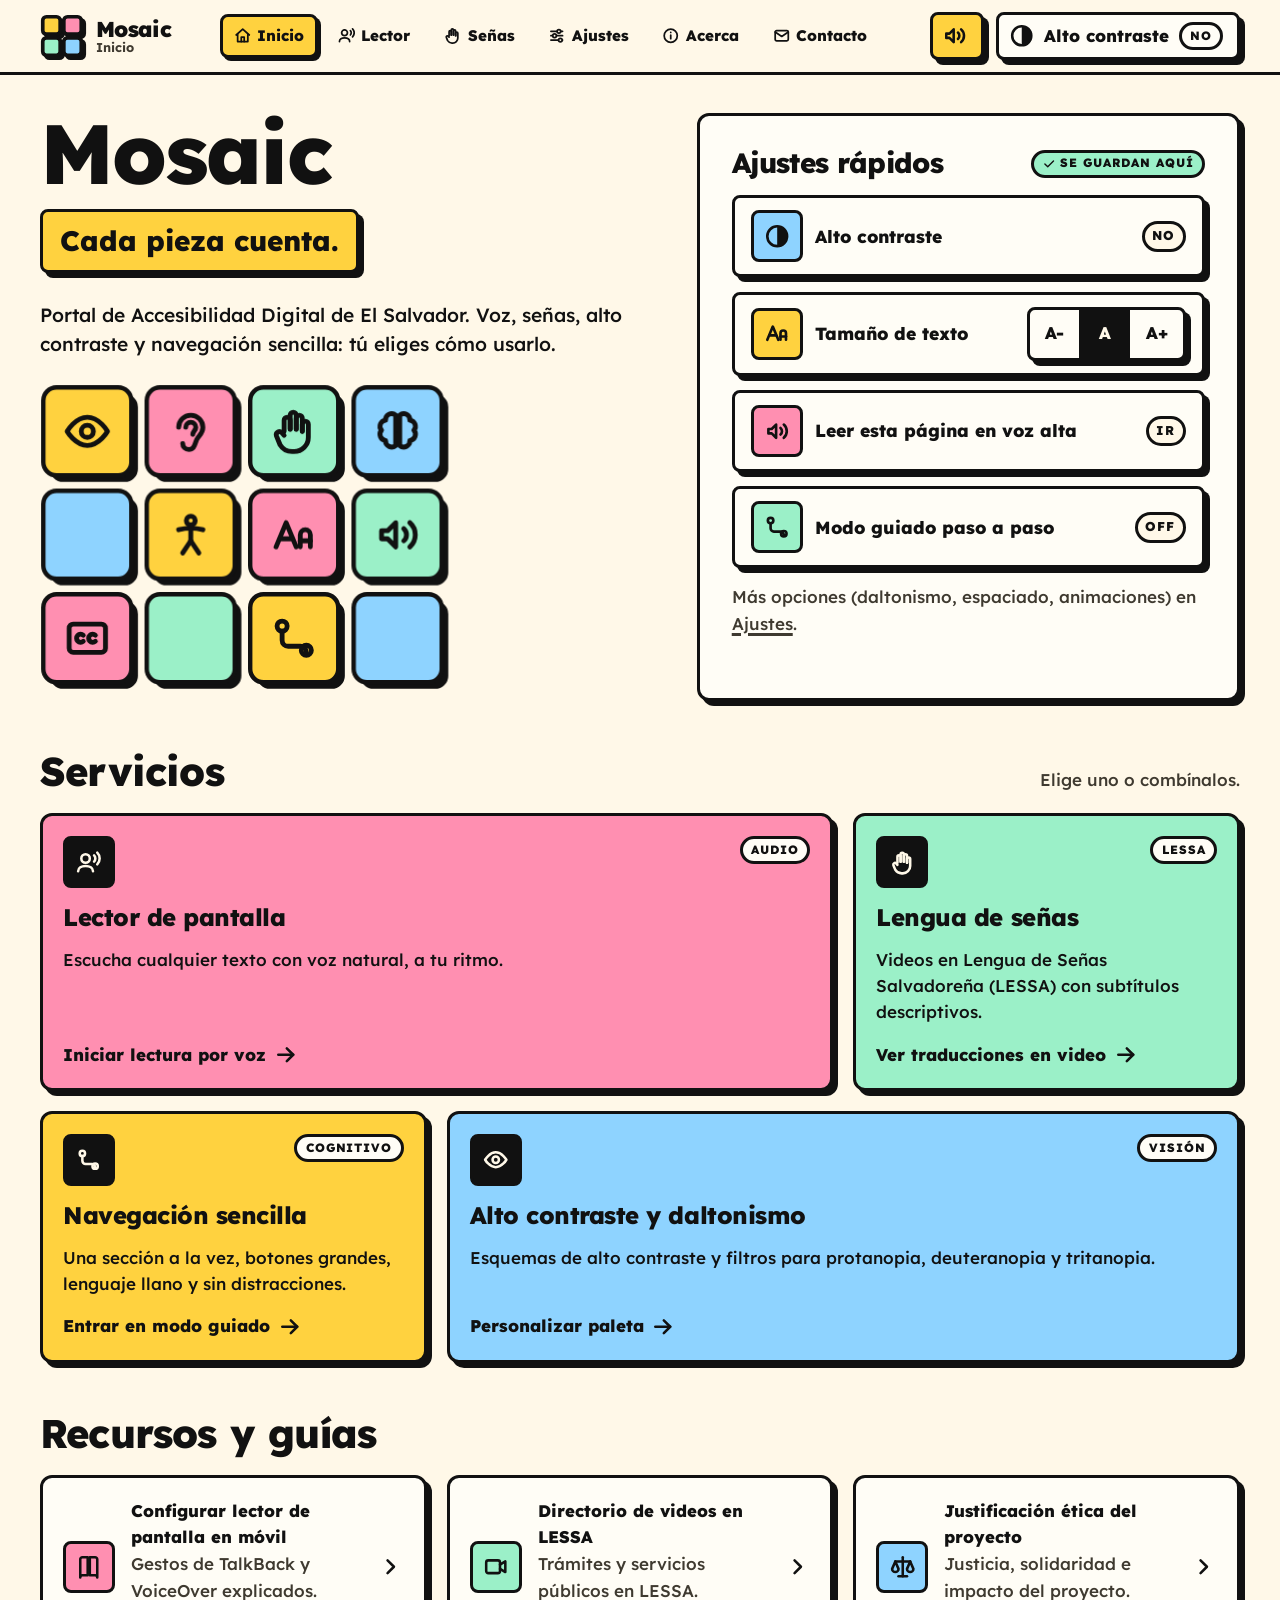
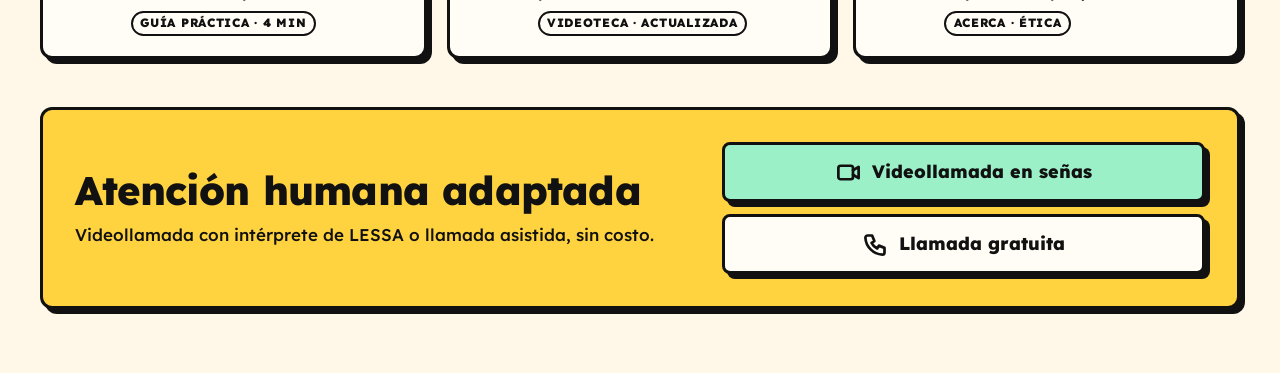
==== commit 7a371775: "Orientación por voz para quien entra sin ver - Segundo enlace de salto en todas las páginas: "Escuch" ====
--- a/index.html
+++ b/index.html
@@ -76,6 +76,7 @@
 </defs>
 </svg>
 <a class="skip" href="#main-content">Saltar al contenido principal</a>
+<button class="skip skip--listen" type="button" data-action="read-screen">Escuchar esta página en voz alta</button>
 <div aria-live="polite" class="sr-only" id="a11y-announcer" role="status"></div>
 <header class="topbar">
 <div class="shell topbar__in">
@@ -92,7 +93,7 @@
 <a href="contacto.html"><svg class="ic ic--sm" aria-hidden="true"><use href="#i-mail"/></svg><span>Contacto</span></a>
 </nav>
 <div class="topbar__actions">
-<button class="contrast-switch read-screen" type="button" data-action="read-screen" aria-label="Leer esta pantalla en voz alta" title="Leer esta pantalla (Alt+Mayús+L, o dos dedos hacia abajo)">
+<button class="contrast-switch read-screen" type="button" data-action="read-screen" aria-label="Leer esta pantalla en voz alta" title="Leer esta pantalla (Alt+Mayús+L, o dos toques con dos dedos)">
 <svg class="ic" aria-hidden="true"><use href="#i-volume"/></svg><span class="contrast-switch__label">Leer pantalla</span>
 </button>
 <button class="contrast-switch" type="button" data-action="toggle-contrast" aria-pressed="false" aria-label="Alto contraste">
@@ -137,9 +138,9 @@
 <button type="button" data-font-quick="lg" aria-label="Texto grande">A+</button>
 </div>
 </div>
-<button class="key" id="btn-voice-reader" type="button" aria-pressed="false">
+<button class="key" id="btn-voice-reader" type="button">
 <span class="key__lead"><span class="ibox ibox--pink" aria-hidden="true"><svg class="ic" aria-hidden="true"><use href="#i-volume"/></svg></span><span>Leer esta página en voz alta</span></span>
-<span class="key__state" id="voice-status">Off</span>
+<span class="key__state" id="voice-status" aria-hidden="true">Ir</span>
 </button>
 <button class="key" id="btn-guided-quick" type="button" aria-pressed="false">
 <span class="key__lead"><span class="ibox ibox--mint" aria-hidden="true"><svg class="ic" aria-hidden="true"><use href="#i-route"/></svg></span><span>Modo guiado paso a paso</span></span>
@@ -233,46 +234,11 @@
   // Tecla "Leer esta página en voz alta": lee los títulos y párrafos de la página con la voz del sistema.
   (function () {
     var btn = document.getElementById('btn-voice-reader');
-    var status = document.getElementById('voice-status');
-    var announcer = document.getElementById('a11y-announcer');
     var guidedBtn = document.getElementById('btn-guided-quick');
     var guidedStatus = document.getElementById('guided-status');
-    if (!btn) return;
-    var supports = 'speechSynthesis' in window;
-    var speaking = false;
-
-    function setUI(on) {
-      speaking = on;
-      btn.setAttribute('aria-pressed', on ? 'true' : 'false');
-      status.textContent = on ? 'On' : 'Off';
-    }
-    function pageText() {
-      var nodes = document.querySelectorAll('main h1, main h2, main h3, main p.lead, main .svc p, main .help-band p');
-      return Array.prototype.map.call(nodes, function (n) { return n.textContent.trim(); }).filter(Boolean).join('. ');
-    }
-    btn.addEventListener('click', function () {
-      if (!supports) {
-        if (announcer) announcer.textContent = 'Tu navegador no soporta síntesis de voz. Abre la sección Lector para más opciones.';
-        return;
-      }
-      if (speaking) {
-        window.speechSynthesis.cancel();
-        setUI(false);
-        if (announcer) announcer.textContent = 'Lectura detenida.';
-        return;
-      }
-      var u = new SpeechSynthesisUtterance(pageText());
-      u.lang = 'es-ES';
-      var voices = window.speechSynthesis.getVoices();
-      var v = voices.find(function (x) { return /es/i.test(x.lang); });
-      if (v) u.voice = v;
-      u.onend = function () { setUI(false); };
-      u.onerror = function () { setUI(false); };
-      window.speechSynthesis.cancel();
-      window.speechSynthesis.speak(u);
-      setUI(true);
-    });
-    window.addEventListener('beforeunload', function () { if (supports) window.speechSynthesis.cancel(); });
+    // "Leer esta página en voz alta": mismo camino que el botón de la cabecera
+    // (abre el lector con el contenido; funciona aunque el navegador no tenga voces).
+    if (btn) { btn.addEventListener('click', function () { window.PortalA11y.readScreen(); }); }
 
     // Tecla rápida de modo guiado: refleja y cambia el mismo ajuste que Ajustes.
     function syncGuided() {
--- a/assets/site.css
+++ b/assets/site.css
@@ -272,6 +272,8 @@
   font-weight: 800; box-shadow: var(--shadow); text-decoration: none;
 }
 .skip:focus { top: 1rem; }
+.skip--listen { cursor: pointer; font: inherit; font-weight: 800; background: var(--pink); }
+.skip--listen:focus { top: 4.75rem; }
 .topbar {
   position: sticky; top: 0; z-index: 100;
   background: var(--paper); border-bottom: var(--line) solid var(--ink);
@@ -652,3 +654,5 @@
 .keys li { display: flex; flex-wrap: wrap; gap: 0.3rem 0.75rem; align-items: center; }
 .keys li > span:last-child { flex: 1 1 10rem; }
 .ocr-status { min-height: 1.5em; font-weight: 700; }
+
+.code-inline { display: inline-block; padding: 0.1em 0.45em; border: 2px solid var(--ink); border-radius: 6px; background: var(--card); font-family: ui-monospace, SFMono-Regular, Menlo, Consolas, monospace; font-size: 0.85em; font-weight: 700; word-break: break-all; }
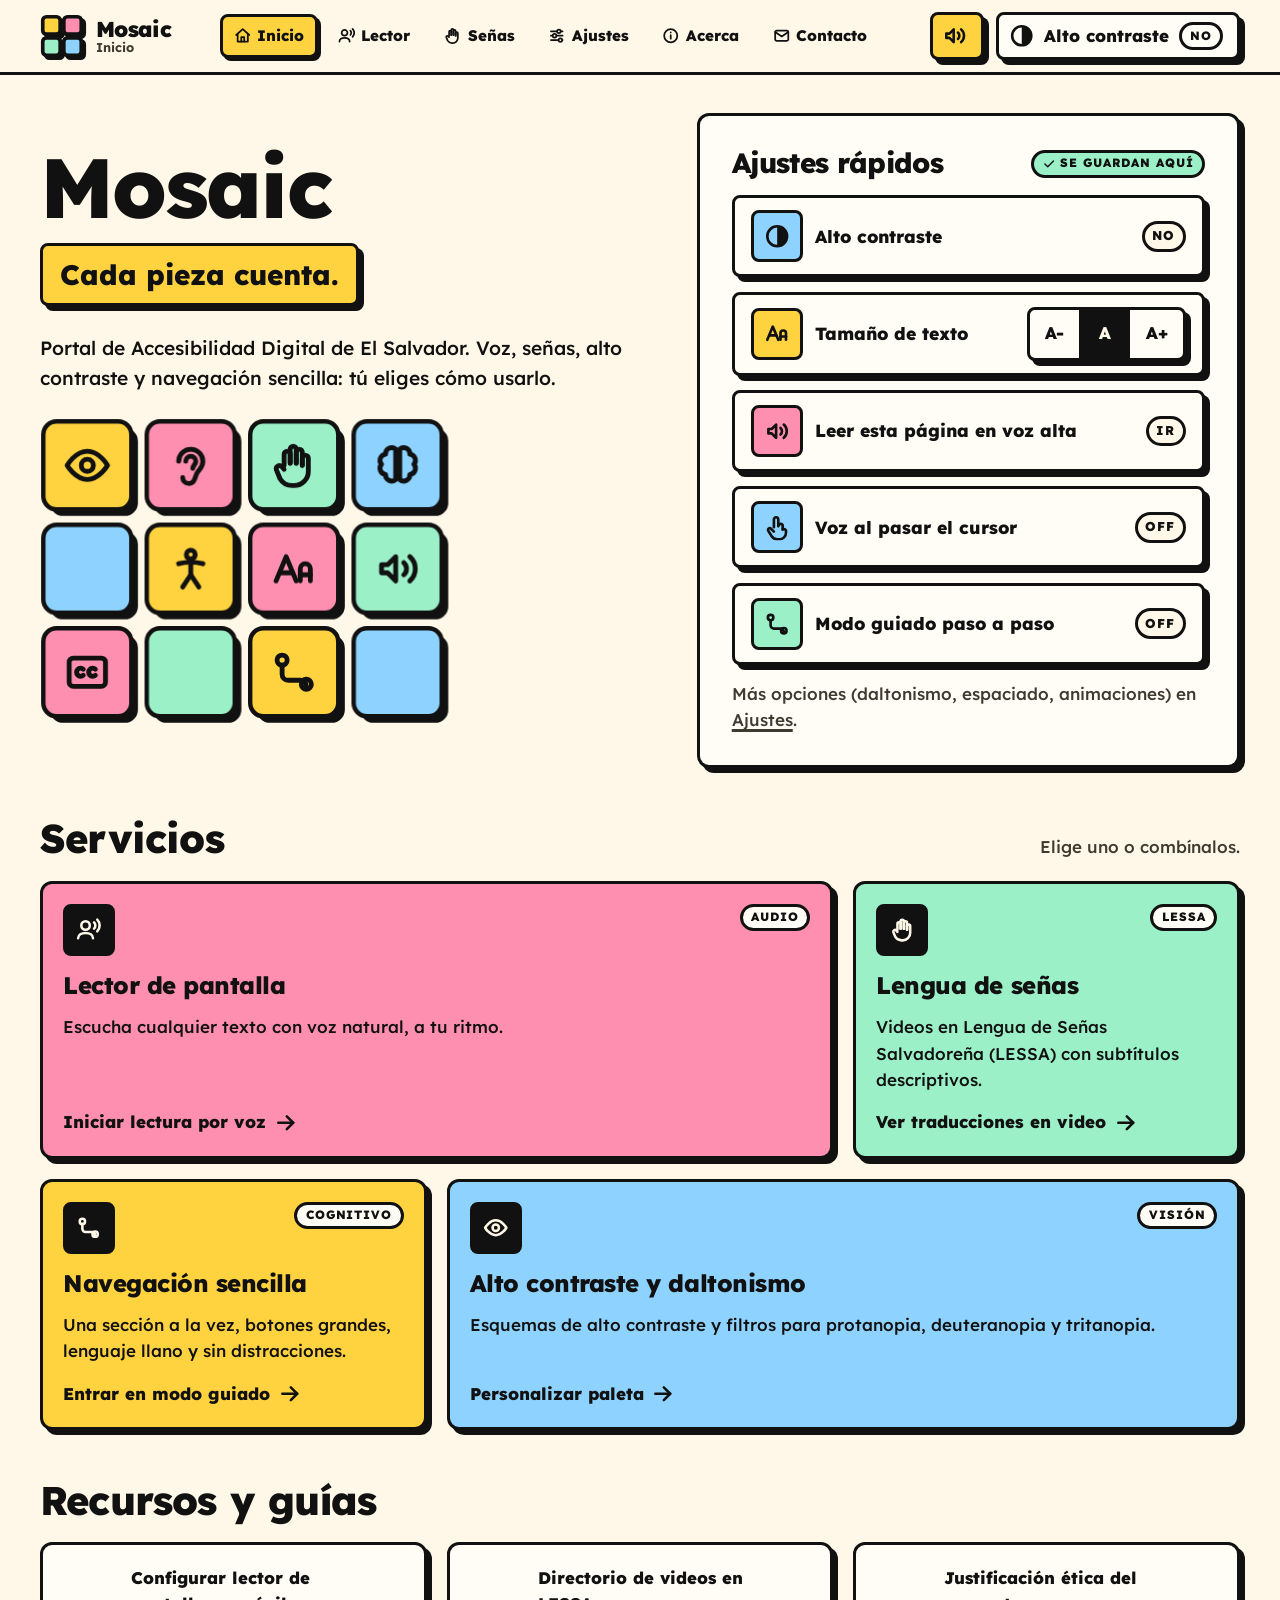
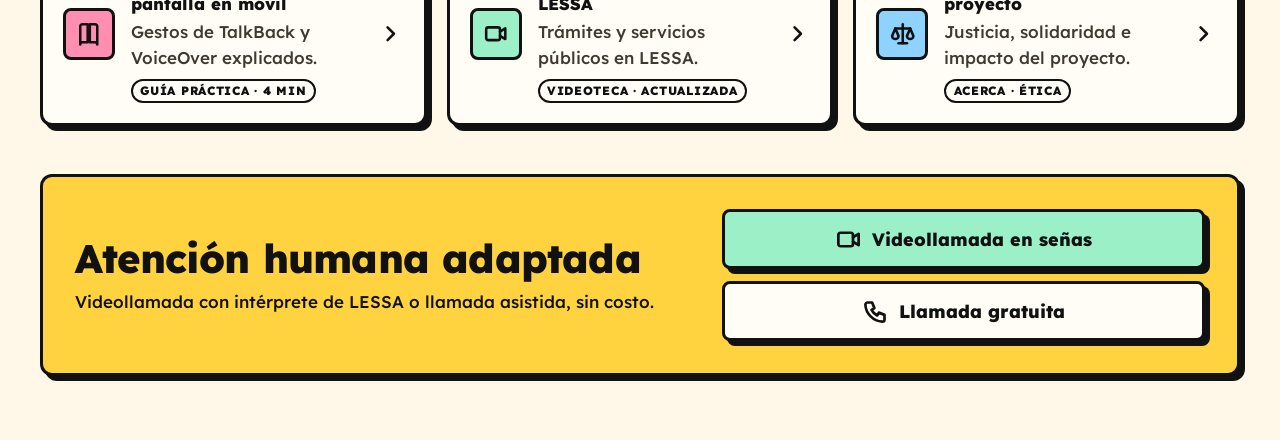
==== commit ff4b4703: "Voz al pasar el cursor Nuevo ajuste (Ajustes, tecla rápida en Inicio, Alt+Mayús+V): dice en voz alta" ====
--- a/index.html
+++ b/index.html
@@ -142,6 +142,10 @@
 <span class="key__lead"><span class="ibox ibox--pink" aria-hidden="true"><svg class="ic" aria-hidden="true"><use href="#i-volume"/></svg></span><span>Leer esta página en voz alta</span></span>
 <span class="key__state" id="voice-status" aria-hidden="true">Ir</span>
 </button>
+<button class="key" id="btn-hover-quick" type="button" aria-pressed="false">
+<span class="key__lead"><span class="ibox ibox--sky" aria-hidden="true"><svg class="ic" aria-hidden="true"><use href="#i-touch"/></svg></span><span>Voz al pasar el cursor</span></span>
+<span class="key__state" id="hover-status">Off</span>
+</button>
 <button class="key" id="btn-guided-quick" type="button" aria-pressed="false">
 <span class="key__lead"><span class="ibox ibox--mint" aria-hidden="true"><svg class="ic" aria-hidden="true"><use href="#i-route"/></svg></span><span>Modo guiado paso a paso</span></span>
 <span class="key__state" id="guided-status">Off</span>
@@ -240,6 +244,20 @@
     // (abre el lector con el contenido; funciona aunque el navegador no tenga voces).
     if (btn) { btn.addEventListener('click', function () { window.PortalA11y.readScreen(); }); }
 
+    // Tecla rápida de voz al pasar el cursor: mismo ajuste que en Ajustes.
+    var hoverBtn = document.getElementById('btn-hover-quick');
+    var hoverStatus = document.getElementById('hover-status');
+    function syncHover() {
+      var on = document.documentElement.getAttribute('data-hover-speak') === 'true';
+      hoverBtn.setAttribute('aria-pressed', on ? 'true' : 'false');
+      hoverStatus.textContent = on ? 'On' : 'Off';
+    }
+    if (hoverBtn) {
+      hoverBtn.addEventListener('click', function () { window.PortalA11y.toggleHoverSpeak(); syncHover(); });
+      new MutationObserver(syncHover).observe(document.documentElement, { attributes: true, attributeFilter: ['data-hover-speak'] });
+      syncHover();
+    }
+
     // Tecla rápida de modo guiado: refleja y cambia el mismo ajuste que Ajustes.
     function syncGuided() {
       var on = document.documentElement.getAttribute('data-guided-mode') === 'true';
--- a/assets/site.css
+++ b/assets/site.css
@@ -656,3 +656,7 @@
 .ocr-status { min-height: 1.5em; font-weight: 700; }
 
 .code-inline { display: inline-block; padding: 0.1em 0.45em; border: 2px solid var(--ink); border-radius: 6px; background: var(--card); font-family: ui-monospace, SFMono-Regular, Menlo, Consolas, monospace; font-size: 0.85em; font-weight: 700; word-break: break-all; }
+
+/* Voz al pasar el cursor: contorno del elemento que se está diciendo */
+.hs-current { outline: 4px solid var(--pink) !important; outline-offset: 3px; }
+html[data-contrast="dark"] .hs-current, html[data-contrast="yellow"] .hs-current { outline-color: var(--yellow) !important; }
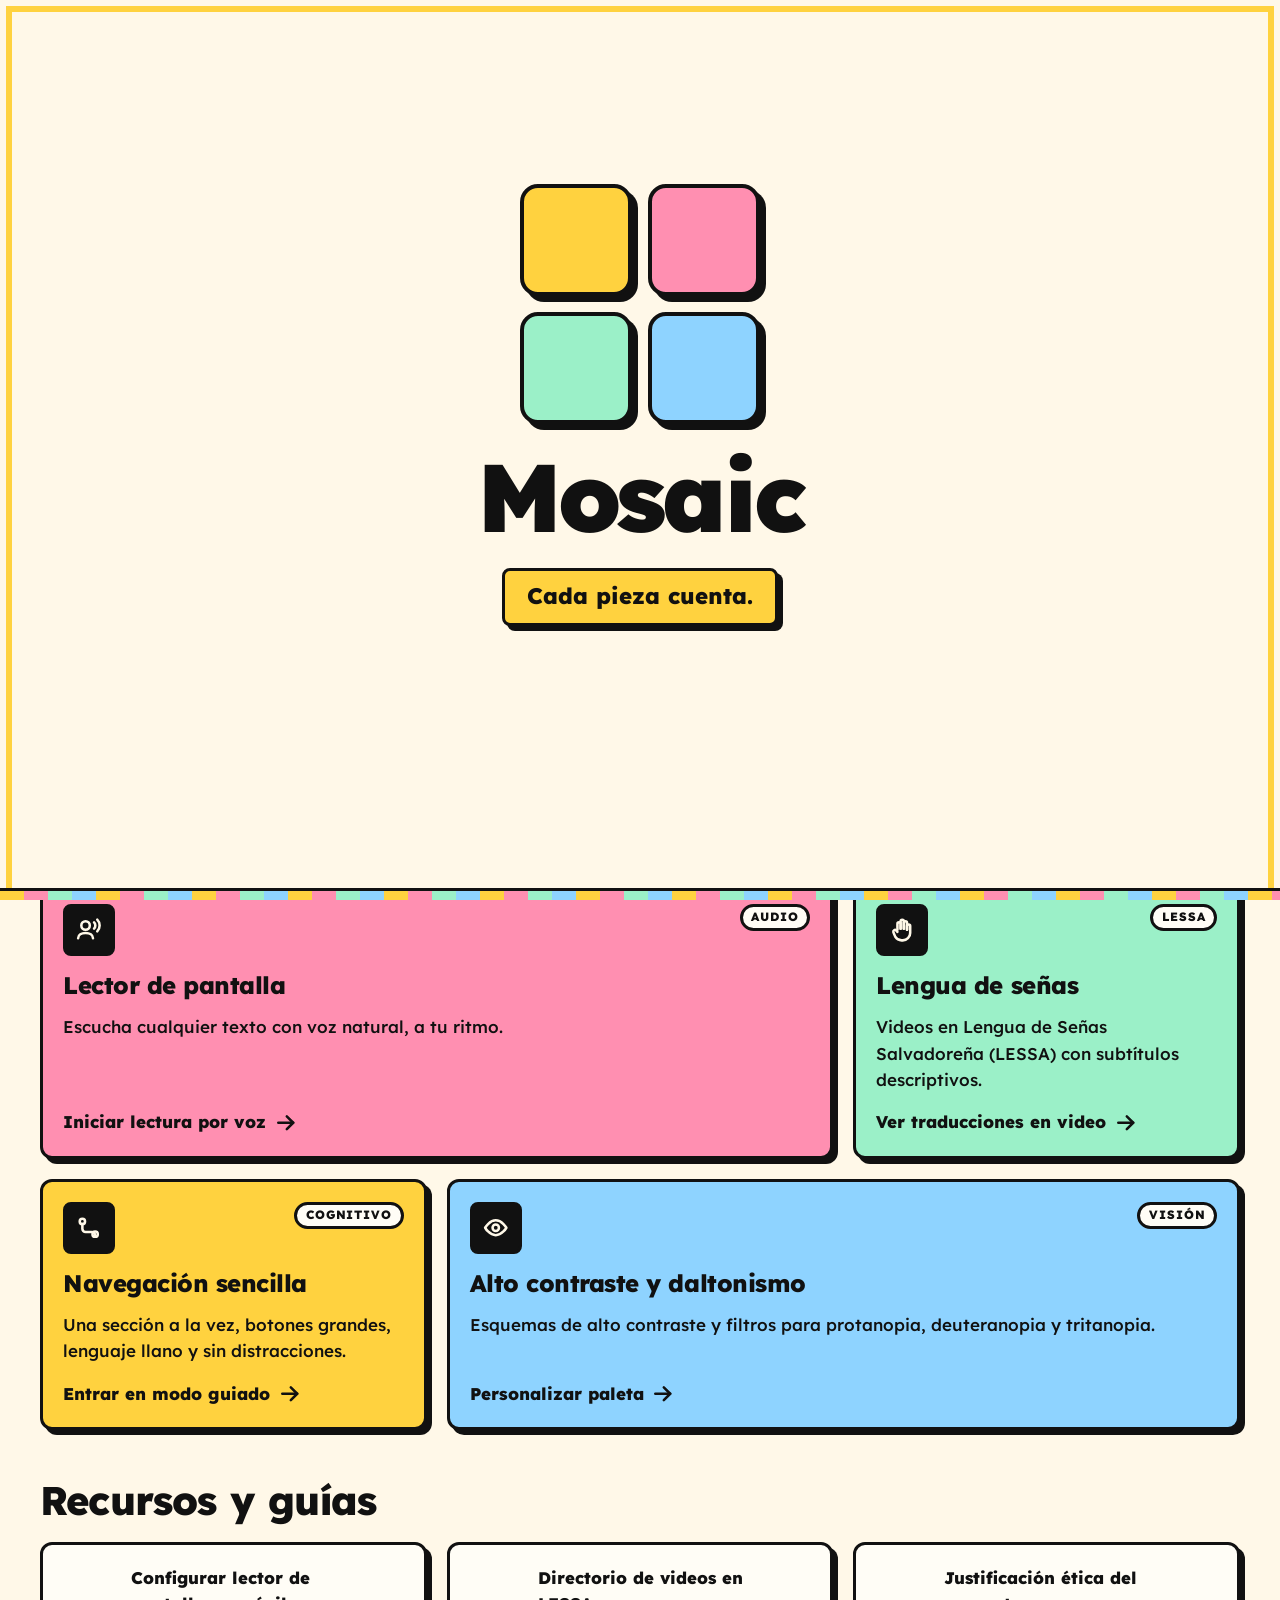
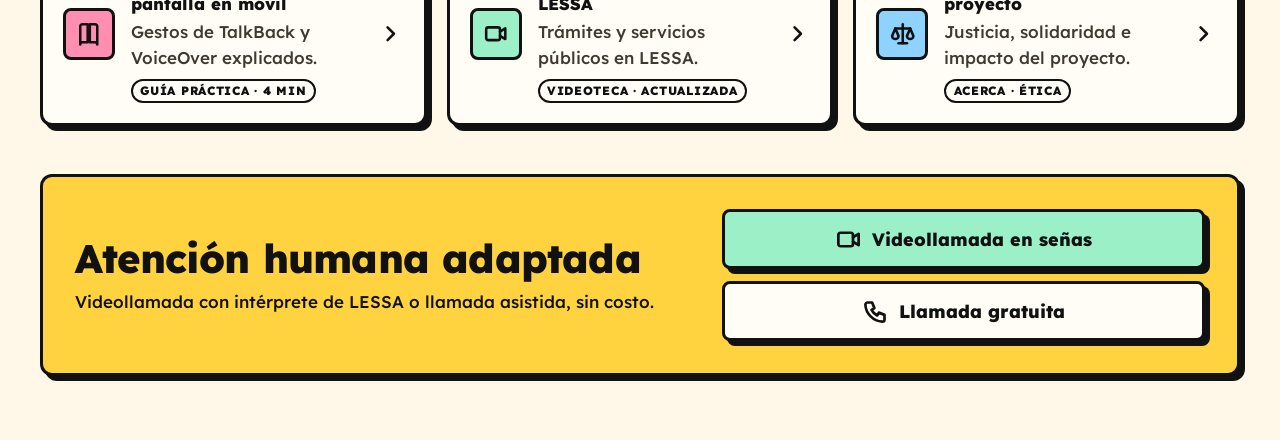
==== commit c4e67683: "Telón de bienvenida en Inicio (solo la primera vez) Cortina a pantalla completa con el mosaico (las " ====
--- a/index.html
+++ b/index.html
@@ -75,6 +75,55 @@
 <symbol id="i-figure" viewBox="0 0 24 24"><circle cx="12" cy="5" r="2.2"/><path d="M6 9.5c4-1 8-1 12 0"/><path d="M12 9.5V15"/><path d="M12 15l-4 6"/><path d="M12 15l4 6"/></symbol>
 </defs>
 </svg>
+<button class="curtain" id="curtain" type="button" hidden aria-label="Mosaic. Cada pieza cuenta. Toca o pulsa cualquier tecla para entrar">
+<span class="curtain__mark" aria-hidden="true"><span class="curtain__tile"></span><span class="curtain__tile"></span><span class="curtain__tile"></span><span class="curtain__tile"></span></span>
+<span class="curtain__name" aria-hidden="true">Mosaic</span>
+<span class="curtain__tag" aria-hidden="true">Cada pieza cuenta.</span>
+<span class="curtain__hint" aria-hidden="true">Toca o pulsa cualquier tecla para entrar</span>
+</button>
+<script>
+  // Telón de bienvenida: solo la primera vez que se entra al portal.
+  (function () {
+    var curtain = document.getElementById('curtain');
+    var KEY = 'mosaic.curtain.v1';
+    var seen = false;
+    try { seen = !!localStorage.getItem(KEY); } catch (e) { seen = true; }
+    if (seen) { curtain.remove(); return; }
+    curtain.hidden = false;
+    document.documentElement.classList.add('has-curtain');
+    document.addEventListener('DOMContentLoaded', function () {
+      document.body.classList.add('has-curtain');
+      curtain.focus({ preventScroll: true });
+    });
+    var lifting = false;
+    function lift() {
+      if (lifting) { return; }
+      lifting = true;
+      try { localStorage.setItem(KEY, String(Date.now())); } catch (e) {}
+      curtain.classList.add('is-lifting');
+      var done = false;
+      function finish() {
+        if (done) { return; }
+        done = true;
+        curtain.remove();
+        document.body.classList.remove('has-curtain');
+        document.documentElement.classList.remove('has-curtain');
+        var h1 = document.getElementById('welcome-heading');
+        if (h1) { h1.setAttribute('tabindex', '-1'); h1.focus({ preventScroll: true }); }
+      }
+      curtain.addEventListener('transitionend', function (e) { if (e.target === curtain) { finish(); } });
+      setTimeout(finish, 1800); // por si el navegador no emite transitionend
+    }
+    curtain.addEventListener('click', lift);
+    document.addEventListener('keydown', function (e) {
+      if (lifting || !document.getElementById('curtain')) { return; }
+      if (e.key === 'Tab' || e.altKey || e.ctrlKey || e.metaKey) { return; }
+      e.preventDefault();
+      lift();
+    });
+    curtain.addEventListener('touchend', function (e) { e.preventDefault(); lift(); }, { passive: false });
+  })();
+</script>
 <a class="skip" href="#main-content">Saltar al contenido principal</a>
 <button class="skip skip--listen" type="button" data-action="read-screen">Escuchar esta página en voz alta</button>
 <div aria-live="polite" class="sr-only" id="a11y-announcer" role="status"></div>
--- a/assets/site.css
+++ b/assets/site.css
@@ -660,3 +660,67 @@
 /* Voz al pasar el cursor: contorno del elemento que se está diciendo */
 .hs-current { outline: 4px solid var(--pink) !important; outline-offset: 3px; }
 html[data-contrast="dark"] .hs-current, html[data-contrast="yellow"] .hs-current { outline-color: var(--yellow) !important; }
+
+/* ------------------------------ Telón de entrada ----------------------- */
+.curtain {
+  position: fixed; inset: 0; z-index: 1000;
+  display: flex; flex-direction: column; align-items: center; justify-content: center; gap: 1.5rem;
+  width: 100%; margin: 0; padding: 2rem 1.5rem calc(2rem + 12px);
+  border: 0; border-bottom: 12px solid var(--ink);
+  background: var(--paper); color: var(--ink); font: inherit; cursor: pointer;
+  transition: transform 950ms cubic-bezier(0.7, 0, 0.25, 1) 350ms, opacity 400ms ease;
+  will-change: transform;
+}
+.curtain[hidden] { display: none; }
+.curtain:focus-visible { outline: 6px solid var(--yellow); outline-offset: -12px; }
+.curtain::after { /* fleco inferior del telón */
+  content: ""; position: absolute; left: 0; right: 0; bottom: -12px; height: 12px;
+  background: repeating-linear-gradient(90deg, var(--yellow) 0 24px, var(--pink) 24px 48px, var(--mint) 48px 72px, var(--sky) 72px 96px);
+  border-top: 3px solid var(--ink);
+}
+.curtain__mark { display: grid; grid-template-columns: repeat(2, 1fr); gap: clamp(0.6rem, 2vw, 1rem); width: clamp(9rem, 32vw, 15rem); }
+.curtain__tile {
+  aspect-ratio: 1; border: 4px solid var(--ink); border-radius: 18px; box-shadow: 6px 6px 0 var(--ink);
+  transform: translateY(-140vh) rotate(-8deg); opacity: 0;
+  animation: curtainTile 700ms cubic-bezier(0.34, 1.56, 0.64, 1) forwards;
+}
+.curtain__tile:nth-child(1) { background: var(--yellow); animation-delay: 100ms; }
+.curtain__tile:nth-child(2) { background: var(--pink); animation-delay: 250ms; }
+.curtain__tile:nth-child(3) { background: var(--mint); animation-delay: 400ms; }
+.curtain__tile:nth-child(4) { background: var(--sky); animation-delay: 550ms; }
+@keyframes curtainTile { to { transform: translateY(0) rotate(0); opacity: 1; } }
+.curtain__name {
+  font-size: clamp(3rem, 10vw, 6rem); font-weight: 900; letter-spacing: -0.04em; line-height: 1;
+  opacity: 0; transform: translateY(20px); animation: curtainUp 600ms ease-out 800ms forwards;
+}
+.curtain__tag {
+  display: inline-block; padding: 0.4em 1em; border: var(--line) solid var(--ink); border-radius: var(--radius-sm);
+  background: var(--yellow); font-weight: 800; font-size: clamp(1rem, 3vw, 1.4rem); box-shadow: var(--shadow);
+  opacity: 0; transform: translateY(20px); animation: curtainUp 600ms ease-out 1000ms forwards;
+}
+.curtain__hint {
+  margin-top: 1rem; font-weight: 700; color: var(--ink-2);
+  opacity: 0; animation: curtainHint 1.6s ease-in-out 1400ms infinite;
+}
+@keyframes curtainUp { to { opacity: 1; transform: translateY(0); } }
+@keyframes curtainHint { 0%, 100% { opacity: 0.45; } 50% { opacity: 1; } }
+/* Subida del telón */
+.curtain.is-lifting { transform: translateY(-108%); }
+.curtain.is-lifting .curtain__tile { animation: curtainTileOut 400ms cubic-bezier(0.5, 0, 0.75, 0) forwards; }
+.curtain.is-lifting .curtain__tile:nth-child(1) { animation-delay: 0ms; }
+.curtain.is-lifting .curtain__tile:nth-child(2) { animation-delay: 60ms; }
+.curtain.is-lifting .curtain__tile:nth-child(3) { animation-delay: 120ms; }
+.curtain.is-lifting .curtain__tile:nth-child(4) { animation-delay: 180ms; }
+@keyframes curtainTileOut { to { transform: scale(0.2) rotate(25deg); opacity: 0; } }
+.curtain.is-lifting .curtain__name, .curtain.is-lifting .curtain__tag, .curtain.is-lifting .curtain__hint { animation: none; opacity: 0; transition: opacity 250ms ease; }
+html.has-curtain, body.has-curtain { overflow: hidden; }
+/* Sin animaciones: fundido simple */
+html[data-reduce-motion="true"] .curtain, html[data-reduce-motion="true"] .curtain.is-lifting { transition: opacity 300ms ease; transform: none; }
+html[data-reduce-motion="true"] .curtain.is-lifting { opacity: 0; }
+html[data-reduce-motion="true"] .curtain__tile, html[data-reduce-motion="true"] .curtain__name, html[data-reduce-motion="true"] .curtain__tag, html[data-reduce-motion="true"] .curtain__hint { animation: none; opacity: 1; transform: none; }
+@media (prefers-reduced-motion: reduce) {
+  .curtain, .curtain.is-lifting { transition: opacity 300ms ease; transform: none; }
+  .curtain.is-lifting { opacity: 0; }
+  .curtain__tile, .curtain__name, .curtain__tag, .curtain__hint { animation: none; opacity: 1; transform: none; }
+}
+#welcome-heading:focus { outline: none; }
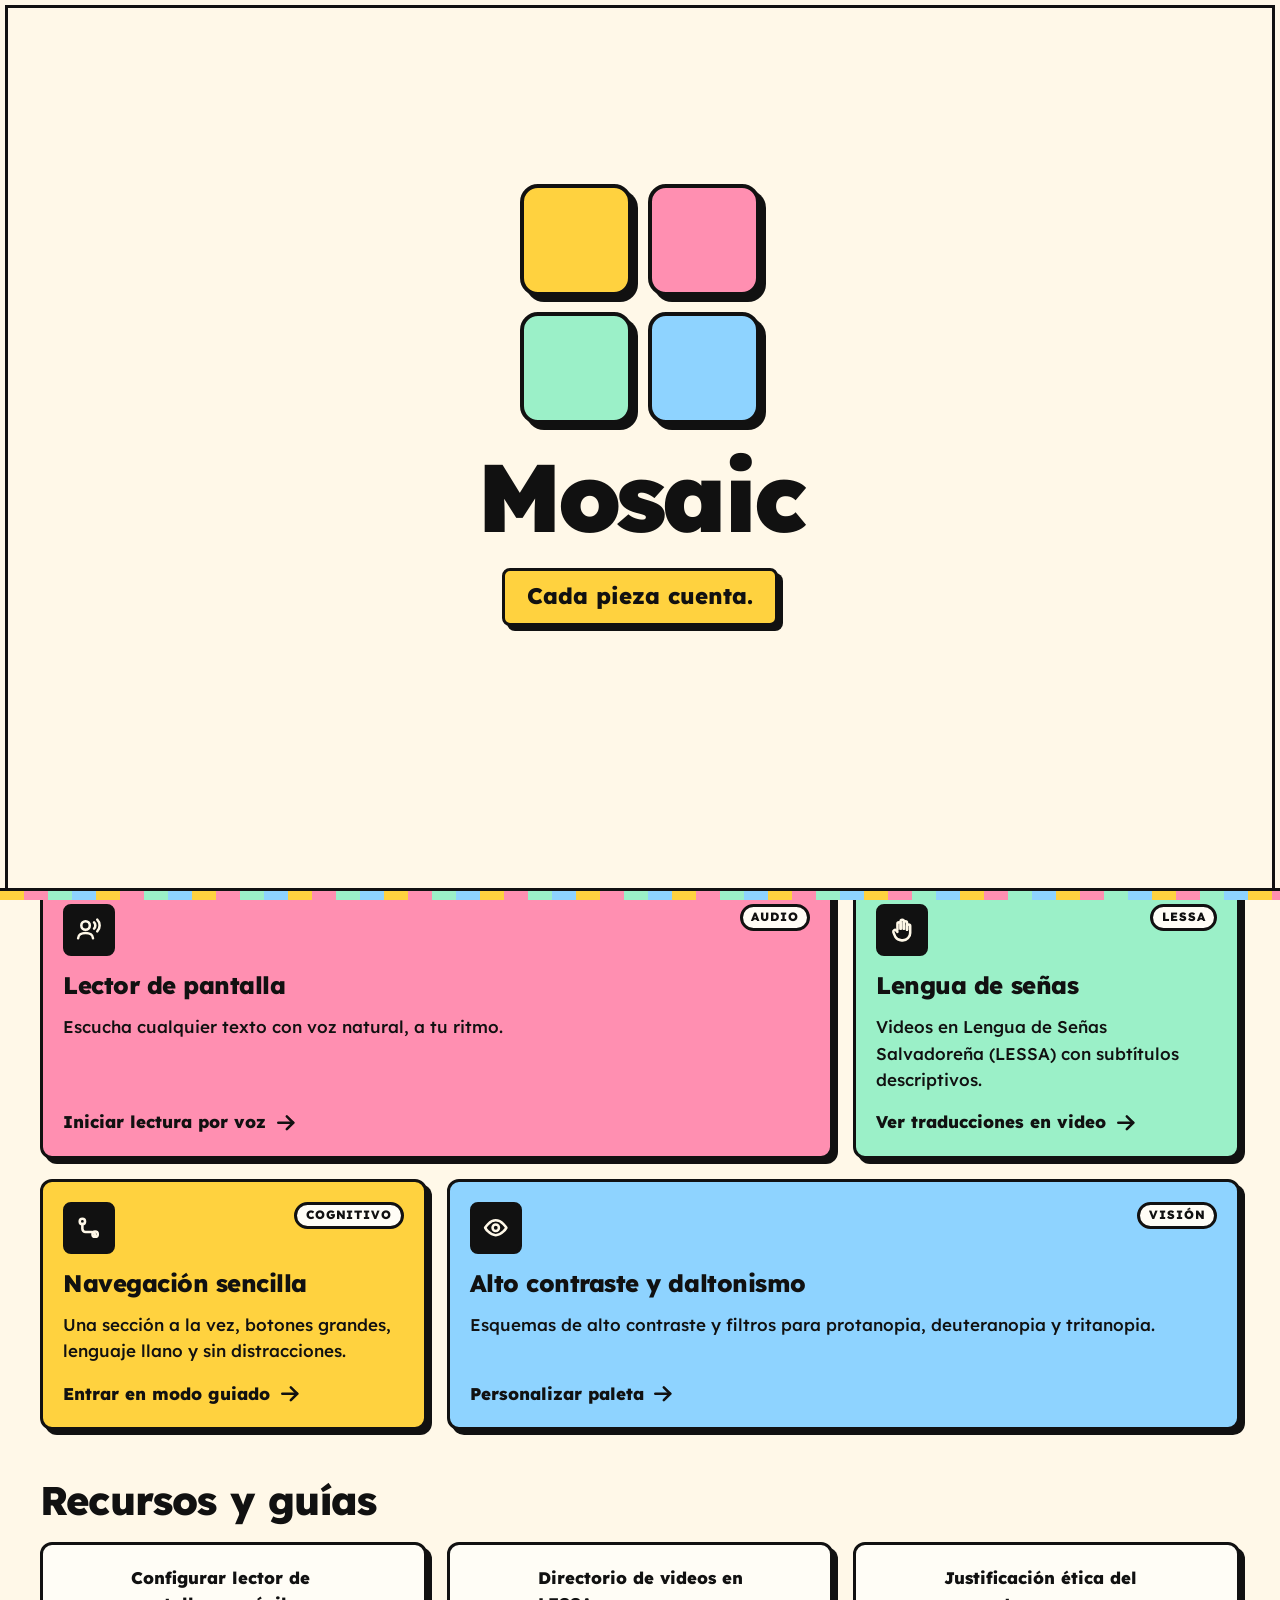
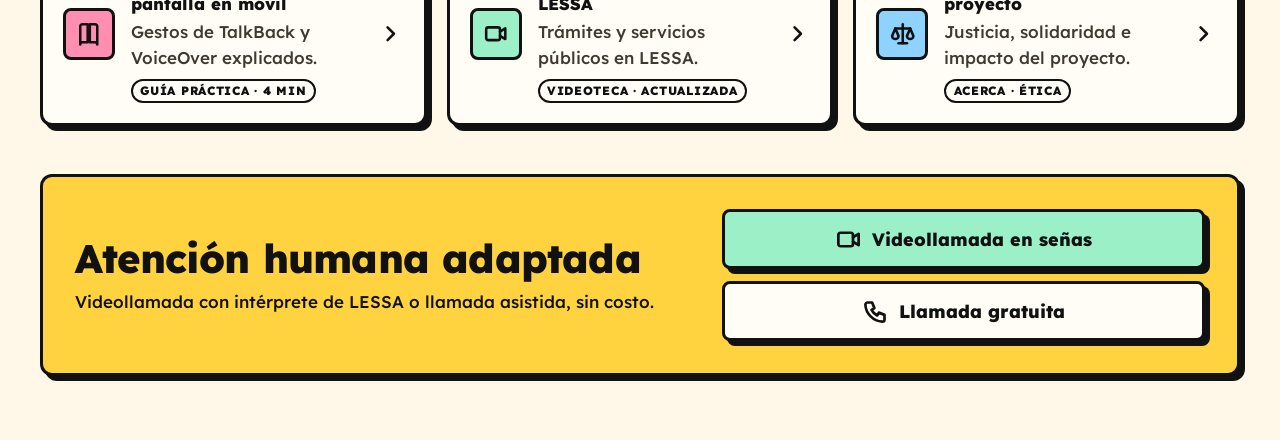
==== commit 7300adc0: "Contacto: teléfonos con formato de El Salvador Co-Authored-By: Claude Opus 5 <noreply@anthropic.com>" ====
--- a/index.html
+++ b/index.html
@@ -112,7 +112,7 @@
         if (h1) { h1.setAttribute('tabindex', '-1'); h1.focus({ preventScroll: true }); }
       }
       curtain.addEventListener('transitionend', function (e) { if (e.target === curtain) { finish(); } });
-      setTimeout(finish, 1800); // por si el navegador no emite transitionend
+      setTimeout(finish, 2000); // por si el navegador no emite transitionend
     }
     curtain.addEventListener('click', lift);
     document.addEventListener('keydown', function (e) {
@@ -279,7 +279,7 @@
 </div>
 <div class="help-band__actions">
 <a class="btn btn--mint btn--lg" href="ajustes.html#help-channels-title"><svg class="ic" aria-hidden="true"><use href="#i-video"/></svg><span>Videollamada en señas</span></a>
-<a class="btn btn--lg" href="tel:900000111"><svg class="ic" aria-hidden="true"><use href="#i-phone"/></svg><span>Llamada gratuita</span></a>
+<a class="btn btn--lg" href="tel:+5038006262"><svg class="ic" aria-hidden="true"><use href="#i-phone"/></svg><span>Llamada gratuita</span></a>
 </div>
 </section>
 </main>
--- a/assets/site.css
+++ b/assets/site.css
@@ -668,11 +668,14 @@
   width: 100%; margin: 0; padding: 2rem 1.5rem calc(2rem + 12px);
   border: 0; border-bottom: 12px solid var(--ink);
   background: var(--paper); color: var(--ink); font: inherit; cursor: pointer;
-  transition: transform 950ms cubic-bezier(0.7, 0, 0.25, 1) 350ms, opacity 400ms ease;
+  -webkit-tap-highlight-color: transparent; user-select: none; -webkit-user-select: none;
+  transition: transform 950ms cubic-bezier(0.7, 0, 0.25, 1) 520ms, opacity 400ms ease;
   will-change: transform;
 }
+/* Al pulsar no cambia de color: solo las animaciones */
+.curtain:active, .curtain:hover, .curtain:focus { background: var(--paper); color: var(--ink); }
 .curtain[hidden] { display: none; }
-.curtain:focus-visible { outline: 6px solid var(--yellow); outline-offset: -12px; }
+.curtain:focus-visible { outline: 3px solid var(--ink); outline-offset: -8px; }
 .curtain::after { /* fleco inferior del telón */
   content: ""; position: absolute; left: 0; right: 0; bottom: -12px; height: 12px;
   background: repeating-linear-gradient(90deg, var(--yellow) 0 24px, var(--pink) 24px 48px, var(--mint) 48px 72px, var(--sky) 72px 96px);
@@ -704,15 +707,17 @@
 }
 @keyframes curtainUp { to { opacity: 1; transform: translateY(0); } }
 @keyframes curtainHint { 0%, 100% { opacity: 0.45; } 50% { opacity: 1; } }
-/* Subida del telón */
+/* Al pulsar: el logo completo y las letras hacen "pop" (se hinchan) y se encogen hacia adentro; luego sube el telón */
 .curtain.is-lifting { transform: translateY(-108%); }
-.curtain.is-lifting .curtain__tile { animation: curtainTileOut 400ms cubic-bezier(0.5, 0, 0.75, 0) forwards; }
-.curtain.is-lifting .curtain__tile:nth-child(1) { animation-delay: 0ms; }
-.curtain.is-lifting .curtain__tile:nth-child(2) { animation-delay: 60ms; }
-.curtain.is-lifting .curtain__tile:nth-child(3) { animation-delay: 120ms; }
-.curtain.is-lifting .curtain__tile:nth-child(4) { animation-delay: 180ms; }
-@keyframes curtainTileOut { to { transform: scale(0.2) rotate(25deg); opacity: 0; } }
-.curtain.is-lifting .curtain__name, .curtain.is-lifting .curtain__tag, .curtain.is-lifting .curtain__hint { animation: none; opacity: 0; transition: opacity 250ms ease; }
+.curtain.is-lifting .curtain__mark { animation: curtainPop 480ms cubic-bezier(0.3, 0.8, 0.4, 1) forwards; }
+.curtain.is-lifting .curtain__name { animation: curtainPop 480ms cubic-bezier(0.3, 0.8, 0.4, 1) 90ms forwards; }
+.curtain.is-lifting .curtain__tag { animation: curtainPop 480ms cubic-bezier(0.3, 0.8, 0.4, 1) 160ms forwards; }
+.curtain.is-lifting .curtain__hint { animation: none; opacity: 0; transition: opacity 200ms ease; }
+@keyframes curtainPop {
+  0%   { transform: scale(1); opacity: 1; }
+  40%  { transform: scale(1.22); opacity: 1; }
+  100% { transform: scale(0); opacity: 0; }
+}
 html.has-curtain, body.has-curtain { overflow: hidden; }
 /* Sin animaciones: fundido simple */
 html[data-reduce-motion="true"] .curtain, html[data-reduce-motion="true"] .curtain.is-lifting { transition: opacity 300ms ease; transform: none; }
